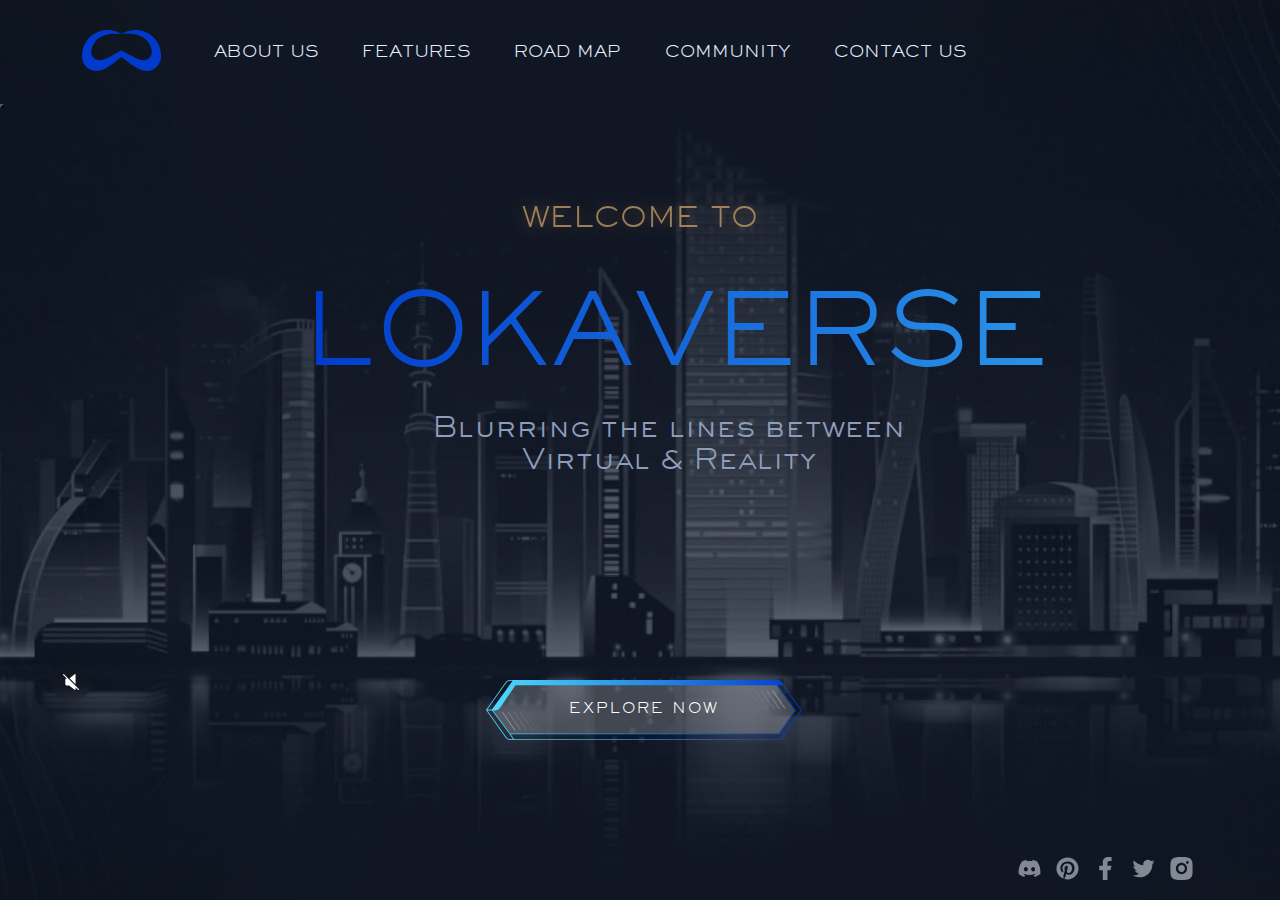
==== index.html @ a78525d8 "anchor tags and youtube vid" ====
<!DOCTYPE html>
<html>

<head>
    <meta charset="utf-8">
    <meta name="viewport" content="width=device-width, initial-scale=1, shrink-to-fit=no">
    <meta name="description" content="">
    <meta name="viewport" content="width=device-width, initial-scale=1">
    <title>Lokaverse</title>
    <link rel="apple-touch-icon" sizes="180x180" href="img/apple-touch-icon.png">
    <link rel="shortcut icon" type="image/x-icon" href="img/favicon.ico">
    <link rel="stylesheet" href="css/bootstrap.css">
    <link rel="stylesheet" href="css/font-awesome.css">
    <link rel="stylesheet" href="css/style.css">
    <link rel="stylesheet" href="css/responsive.css">
</head>

<body>


    <div class="home-main">
        <header>
            <div class="header">
                <div class="menu_header">
                    <div class="container">
                        <nav class="navbar navbar-expand-lg">
                            <button class="navbar-toggler collapsed" type="button" data-bs-toggle="collapse"
                                data-bs-target="#navbarSupportedContent" aria-controls="navbarSupportedContent"
                                aria-expanded="false" aria-label="Toggle navigation">
                                <div class="toggle position-relative">
                                    <div class="line top position-absolute"></div>
                                    <div class="line middle cross1 position-absolute"></div>
                                    <div class="line middle cross2 position-absolute"></div>
                                    <div class="line bottom position-absolute"></div>
                                </div>
                            </button>
                            <a class="navbar-brand" href="./">
                                <img alt="logo" src="img/logo.png">
                            </a>
                            <div class="collapse navbar-collapse" id="navbarSupportedContent">
                                <ul class="navbar-nav  ml-auto menu-links">
                                    <li class="nav-item"><a class="nav-link" href="#">About us</a></li>
                                    <li class="nav-item"><a class="nav-link" href="/home.html#features">Features</a>
                                    </li>
                                    <li class="nav-item"><a class="nav-link" href="/home.html#roadmap">Road map</a></li>
                                    <li class="nav-item"><a class="nav-link" href="/home.html#community">Community</a>
                                    </li>
                                    <li class="nav-item"><a class="nav-link" href="/contact.html">Contact us</a></li>
                                </ul>
                                <!-- <ul class="navbar-nav ms-auto menu-links">
                                                <li class="nav-item LoginItem"><a class="nav-link" href="#">Log In</a></li>	
                                            </ul> -->
                                <div class="footer_social MobileShow">
                                    <a href="#" class="facebook-icon"><img src="img/discord.svg" alt="icon"></a>
                                    <a href="#" class="facebook-icon"><img src="img/pinterest.svg" alt="icon"></a>
                                    <a href="#" class="facebook-icon"><img src="img/facebook.svg" alt="icon"></a>
                                    <a href="#" class="twitter-icon"><img src="img/twitter.svg" alt="icon"></a>
                                    <a href="#" class="instagram-icon"><img src="img/instagram.svg" alt="icon"></a>
                                </div>
                            </div>
                            <!-- <a class="MObileShow" href="#">Log In</a> -->
                        </nav>
                    </div>
                </div>
            </div>
        </header>
    </div>
    <section class="BannerSection BannerHomeSection">
        <div class="VideoBxHide">
            <div class="VideoBx">
                <!-- <video id="sub_vimeo_iframe04" autoplay muted id="myVideo" width="500" height="300">
                    <source src="https://www.youtube.com/embed/uYPbbksJxIg" type="video/mp4">
                    <source src="img/videoplayback.mp4" type="video/ogg">Your browser does not support HTML5 video.
                </video> -->
                <iframe id="sub_vimeo_iframe04" allow="autoplay" frameborder="0" width="560" height="315"
                    src="https://www.youtube.com/embed/uYPbbksJxIg?autoplay=1&mute=1&controls=0&loop=1&playlist=uYPbbksJxIg&enablejsapi=1"></iframe>

                <!--                                     <iframe id="sub_vimeo_iframe04" width="560" height="315" src="https://www.youtube.com/embed/kHk-Zh_4W7c?mute=1&autoplay=1;controls=0&amp;start=80" title="YouTube video player" frameborder="0" allow="accelerometer; autoplay; clipboard-write; encrypted-media; gyroscope; picture-in-picture; web-share" allowfullscreen></iframe>-->
                <!-- <iframe id="sub_vimeo_iframe04" src="https://player.vimeo.com/video/796182984?h=d7b437822d&amp;background=1&amp;"  ></iframe> -->

            </div>

            <!-- <div id="sound_on_btn2" class="main_vi_btn2 main_vi_btn1 active ">
                <img src="img/sound_off_icon.svg">
            </div>
            <div id="sound_off_btn2" class="main_vi_btn2 main_vi_btn3 active ">
                <lottie-player id="sound_off_lottie"
                    src="https://lottie.host/1dab3611-fb4a-46e9-8165-ca4d590f604d/iPtAgh4rHk.json"
                    background="transparent" speed="1.5" loop="" autoplay=""></lottie-player>
            </div> -->

        </div>
        <div class="sound-btn-container">
            <div class="btn-wrapper">
                <button id="sound_btn">

                    <div id="sound_on_btn2" class="main_vi_btn2 main_vi_btn1 active ">
                        <img src="img/sound_off_icon.svg">
                    </div>
                    <div id="sound_off_btn2" class="main_vi_btn2 main_vi_btn3 active ">
                        <lottie-player id="sound_off_lottie"
                            src="https://lottie.host/1dab3611-fb4a-46e9-8165-ca4d590f604d/iPtAgh4rHk.json"
                            background="transparent" speed="1.5" loop="" autoplay=""></lottie-player>
                    </div>
                </button>

            </div>
        </div>
        <div class="bammer-txt">
            <div class="VideoBxMain">

                <div class="VideoBannerTxt">

                    <div class="container">
                        <div class="home-banner-txt">
                            <h3>Welcome to</h3>
                            <h1><span>LOKAVERSE</span></h1>
                            <p>Blurring the lines between Virtual & Reality</p>
                            <div class="default-btn-wrapper">
                                <a class="btn btn-primary btn-default" href="home.html"><span>Explore
                                        now</span></a>
                            </div>

                            <div class="HomeBu">

                                <div class="BannerSocial d-none d-lg-block">
                                    <a href="#" class="facebook-icon"><img src="img/discord.svg" alt="icon"></a>
                                    <a href="#" class="facebook-icon"><img src="img/pinterest.svg" alt="icon"></a>
                                    <a href="#" class="facebook-icon"><img height="23" src="img/facebook.svg"
                                            alt="icon"></a>
                                    <a href="#" class="facebook-icon"><img src="img/twitter.svg" alt="icon"></a>
                                    <a href="#" class="facebook-icon"><img src="img/instagram.svg" alt="icon"></a>
                                </div>
                            </div>
                        </div>
                    </div>
                </div>
            </div>

        </div>
    </section>
    <script src="js/jquery-1.12.4.min.js"></script>
    <script src="js/bootstrap.bundle.js"></script>
    <script src="js/popper.min.js"></script>
    <script src="js/lottie-player.js"></script>
    <script src="https://www.youtube.com/iframe_api"></script>
    <script>
        // assets loader
        var downloadingImage = new Image();
        downloadingImage.onload = function () {
            console.log("loaded hover image")
        };
        downloadingImage.src = "../img/button-img-hover.svg";
    </script>
    <script>
        var player
        function onYouTubeIframeAPIReady() {
            console.log("hello")

            player = new YT.Player('sub_vimeo_iframe04', {
                events: {
                    'onReady': onPlayerReady,
                    'onStateChange': onPlayerStateChange
                }
            });
        }
        function onPlayerStateChange() {
            console.log("my state changed");
        }
        function onPlayerReady() {
            console.log("hey Im ready");
            //do whatever you want here. Like, player.playVideo();
        }

        document.getElementById("sound_btn").addEventListener('click', function (event) {
            console.log("mute");

            if (player.isMuted()) {
                player?.unMute();
                // $("#sound_on_btn2").hide();
                // $("#sound_off_btn2").show();
            } else {
                player?.mute();
            }
        });
    </script>
    <script>
        jQuery(document).ready(function ($) {
            vimeo_play_and_stop();

            function vimeo_play_and_stop() {



                $("#sound_on_btn2").click(function () {



                    $("#sound_on_btn2").hide();
                    $("#sound_off_btn2").show();

                });

                $("#sound_off_btn2").click(function () {



                    $("#sound_on_btn2").show();
                    $("#sound_off_btn2").hide();
                });
            }

        });

    </script>
    <script>
        //header animation on load
        $(document).ready(function () {

            setTimeout(function () {
                $(".VideoBannerTxt").addClass("VideoBannerTxtActive");
            }, 3000);


        });
    </script>
    <script>
        //header animation on load
        $(document).ready(function () {

            setTimeout(function () {
                $(".VideoBxHide").addClass("VideoBxShow");
            }, 3000);


        });
    </script>
    <script>


        $("#sub_vimeo_iframe04").prop('muted', true);

        $(".main_vi_btn2").click(function () {
            if ($("#sub_vimeo_iframe04").prop('muted')) {
                $("#sub_vimeo_iframe04").prop('muted', false);
            } else {
                $("#sub_vimeo_iframe04").prop('muted', true);
            }
        });
    </script>
    <script>
        $(".main_vi_btn1").click(function () {
            $(".VideoBxHide").addClass("intro");
        });
    </script>
    <script>
        $(".main_vi_btn3").click(function () {
            $(".VideoBxHide").removeClass("intro");
        });
    </script>
</body>

</html>
---- css/style.css ----
@charset "UTF-8";

body {
	font-family: 'sackers_gothic_light_atRg';
	font-weight: 400;
	font-style: normal;
	font-size: 14px;
	width: 100%;
	overflow-x: hidden;
	background-color: #101826;
}

img {
	max-width: 100%;
}

li {
	list-style: none;
}

a:hover {
	text-decoration: none !important;
}

p:hover {
	text-decoration: none !important;
}

h1,
h2,
h3,
h4,
h5,
h6,
ol,
li,
ul,
a,
img,
p,
span,
strong {
	padding: 0px;
	margin: 0px;
}

a:hover,
a:focus {
	outline: none;
	text-decoration: none
}

* {
	padding: 0;
	margin: 0;
	box-sizing: border-box
}

section {
	float: left;
	width: 100%
}

@font-face {
	font-family: 'sackers_gothic_light_atRg';
	src: url('../fonts/sackers_gothic_light_at_regular-webfont.woff2') format('woff2'),
		url('../fonts/sackers_gothic_light_at_regular-webfont.woff') format('woff');
	font-weight: normal;
	font-style: normal;

}

@font-face {
	font-family: 'sackers_gothic_light_atRg';
	src: url('../fonts/sackers_gothic_light_at_regular-webfont.woff2') format('woff2'),
		url('../fonts/sackers_gothic_light_at_regular-webfont.woff') format('woff');
	font-weight: normal;
	font-style: normal;

}

@font-face {
	font-family: 'sackers_gothic_light_atRg';
	src: url('../fonts/sackers_gothic_light_at_regular-webfont.woff2') format('woff2'),
		url('../fonts/sackers_gothic_light_at_regular-webfont.woff') format('woff');
	font-weight: normal;
	font-style: normal;

}

@font-face {
	font-family: 'sackers_gothic_light_atRg';
	src: url('../fonts/sackers_gothic_light_at_regular-webfont.woff2') format('woff2'),
		url('../fonts/sackers_gothic_light_at_regular-webfont.woff') format('woff');
	font-weight: normal;
	font-style: normal;

}

@font-face {
	font-family: 'sackers_gothic_light_atRg';
	src: url('../fonts/sackers_gothic_light_at_regular-webfont.woff2') format('woff2'),
		url('../fonts/sackers_gothic_light_at_regular-webfont.woff') format('woff');
	font-weight: normal;
	font-style: normal;

}

@font-face {
	font-family: 'sackers_gothic_light_atRg';
	src: url('../fonts/sackers_gothic_light_at_regular-webfont.woff2') format('woff2'),
		url('../fonts/sackers_gothic_light_at_regular-webfont.woff') format('woff');
	font-weight: normal;
	font-style: normal;

}

@font-face {
	font-family: 'sackers_gothic_light_atRg';
	src: url('../fonts/sackers_gothic_light_at_regular-webfont.woff2') format('woff2'),
		url('../fonts/sackers_gothic_light_at_regular-webfont.woff') format('woff');
	font-weight: normal;
	font-style: normal;

}

@font-face {
	font-family: 'sackers_gothic_light_atRg';
	src: url('../fonts/sackers_gothic_light_at_regular-webfont.woff2') format('woff2'),
		url('../fonts/sackers_gothic_light_at_regular-webfont.woff') format('woff');
	font-weight: normal;
	font-style: normal;

}

@font-face {
	font-family: 'sackers_gothic_light_atRg';
	src: url('../fonts/sackers_gothic_light_at_regular-webfont.woff2') format('woff2'),
		url('../fonts/sackers_gothic_light_at_regular-webfont.woff') format('woff');
	font-weight: normal;
	font-style: normal;

}

@font-face {
	font-family: 'sackers_gothic_light_atRg';
	src: url('../fonts/sackers_gothic_light_at_regular-webfont.woff2') format('woff2'),
		url('../fonts/sackers_gothic_light_at_regular-webfont.woff') format('woff');
	font-weight: normal;
	font-style: normal;

}

@font-face {
	font-family: 'sackers_gothic_light_atRg';
	src: url('../fonts/sackers_gothic_light_at_regular-webfont.woff2') format('woff2'),
		url('../fonts/sackers_gothic_light_at_regular-webfont.woff') format('woff');
	font-weight: normal;
	font-style: normal;

}

@font-face {
	font-family: 'sackers_gothic_light_atRg';
	src: url('../fonts/sackers_gothic_light_at_regular-webfont.woff2') format('woff2'),
		url('../fonts/sackers_gothic_light_at_regular-webfont.woff') format('woff');
	font-weight: normal;
	font-style: normal;

}

@font-face {
	font-family: 'sackers_gothic_light_atRg';
	src: url('../fonts/sackers_gothic_light_at_regular-webfont.woff2') format('woff2'),
		url('../fonts/sackers_gothic_light_at_regular-webfont.woff') format('woff');
	font-weight: normal;
	font-style: normal;

}

@font-face {
	font-family: 'sackers_gothic_light_atRg';
	src: url('../fonts/sackers_gothic_light_at_regular-webfont.woff2') format('woff2'),
		url('../fonts/sackers_gothic_light_at_regular-webfont.woff') format('woff');
	font-weight: normal;
	font-style: normal;

}

@font-face {
	font-family: 'sackers_gothic_light_atRg';
	src: url('../fonts/sackers_gothic_light_at_regular-webfont.woff2') format('woff2'),
		url('../fonts/sackers_gothic_light_at_regular-webfont.woff') format('woff');
	font-weight: normal;
	font-style: normal;

}

@font-face {
	font-family: 'sackers_gothic_light_atRg';
	src: url('../fonts/sackers_gothic_light_at_regular-webfont.woff2') format('woff2'),
		url('../fonts/sackers_gothic_light_at_regular-webfont.woff') format('woff');
	font-weight: normal;
	font-style: normal;

}

@font-face {
	font-family: 'sackers_gothic_light_atRg';
	src: url('../fonts/sackers_gothic_light_at_regular-webfont.woff2') format('woff2'),
		url('../fonts/sackers_gothic_light_at_regular-webfont.woff') format('woff');
	font-weight: normal;
	font-style: normal;

}

@font-face {
	font-family: 'sackers_gothic_light_atRg';
	src: url('../fonts/sackers_gothic_light_at_regular-webfont.woff2') format('woff2'),
		url('../fonts/sackers_gothic_light_at_regular-webfont.woff') format('woff');
	font-weight: normal;
	font-style: normal;

}

/*.container, .container-lg, .container-md, .container-sm, .container-xl, .container-xxl {max-width: 1170px;}*/
a {
	text-decoration: none;
}

/*------------Header---------------*/
.home-main {
	float: left;
	width: 100%;
	position: relative;
	z-index: 999
}

.menu_header .navbar {
	padding: 0;
	height: 100%;
}

header {
	float: left;
	width: 100%;
	z-index: 999;
}

.header {
	z-index: 999;
}

header .menu_header li {
	display: inline-flex;
	margin-left: 30px;
	position: relative
}

.menu_header .navbar-nav .nav-link {
	color: #E2ECFF;
	font-size: 16px;
	padding: 9px 7px;
	font-weight: normal;
	position: relative;
	text-transform: uppercase;
}

.menu_header .navbar-nav .nav-item .nav-link:hover {
	color: #FFF197
}

.menu_header .navbar-nav .nav-item.active .nav-link {
	color: #FFF197;
}


.menu_header {
	display: inline-block;
	width: 100%;
	padding: 25px 0;
}

.menu_header .container {
	height: 100%;
}

.header-inner .menu_header {
	padding: 15px 0;
}

.show-mobile {
	display: none !important
}

.menu_header .navbar-nav .nav-link.btn-primary {
	color: #2e3332;
	border: none;
	padding: 10px 59px 10px 22px;
	border-radius: 4px;
	background: #ffbb00
}

.menu_header .navbar-nav .nav-link.btn-primary:hover {
	color: #fff;
	border: none;
}

.menu_header .navbar-nav .nav-link.btn-primary i {
	font-size: 21px;
	position: absolute;
	right: 20px;
	top: 11px;
}

.menu_header.fixed-me {
	margin-bottom: 5px;
	position: fixed;
	top: 0;
	z-index: 888;
	width: 100%;
	border-bottom: none !important;
	left: 0;
	box-shadow: 0 0 10px 0 #333;
	border-radius: 0;
	border-color: #fff;
	color: #000;
	background: rgba(0, 0, 2, 0.90);
	padding: 5px 0
}

header .menu_header .mobile_sh {
	display: none
}

.menu_header .navbar-expand-lg .navbar-nav {}

/*---------banner--------------*/
.BannerHomeSection {
	background: url(../img/home-screen.jpg) no-repeat center top;
	background-size: cover;
	padding-bottom: 70px;
	height: 100vh;
	overflow: hidden;
}

.BannerHomeSection .bammer-txt {
	width: 100%;
	display: inline-block;
	padding: 150px 0 0;
	text-align: center;
	position: relative;
	left: 0;
	top: 0;
	height: 100%;
}

.BannerHomeSection .bammer-txt-active .home-banner-txt p,
.BannerHomeSection .bammer-txt-active .home-banner-txt h1,
.BannerHomeSection .bammer-txt-active .home-banner-txt h3 {
	-moz-transition: all 2s ease;
	-o-transition: all 2s ease;
	-webkit-transition: all 2s ease;
	transition: all 2s ease;
}

.BannerHomeSection .bammer-txt-active .home-banner-txt h3 {
	width: 200px;
}

.BannerHomeSection .bammer-txt-active .home-banner-txt h1 {
	width: 50%;
}

.BannerHomeSection .bammer-txt-active .home-banner-txt p {
	width: 480px;
	text-align: left
}



.PlayButton {
	display: inline-block;
	vertical-align: top;
	margin-top: 5px;
	margin-left: 50px;
}

.BannerHomeSection .home-banner-txt {
	text-align: center
}

.LearnMore {
	display: inline-block;
	vertical-align: top;
	margin-top: 50px;
	margin-left: 20px;
}

.LearnMore a {
	font-size: 21px;
	text-transform: uppercase;
	font-family: 'sackers_gothic_light_atRg';
	letter-spacing: 1.47px;
}

.BannerHomeSection .home-banner-txt h3 {
	font-size: 28px;
}

.BannerHomeSection .home-banner-txt h1 {
	font-size: 98px;
	font-family: 'sackers_gothic_light_atRg';
	line-height: 155px;
}

.BannerHomeSection .home-banner-txt p {
	font-size: 28px;
	line-height: 32px;
	padding-bottom: 30px;
	font-family: 'sackers_gothic_light_atRg';
}

.HomeBu {
	display: inline-block;
	width: 100%;
	margin-top: 50px;
	position: absolute;
	right: 0;
	bottom: 0;
}

.ActiveUsers {
	float: left;
	text-align: left
}

.BannerSocial {
	float: right;

	/* margin-top: 28px; */
}

.ActiveUsers i {
	display: inline-block
}

.BannerSocial a {
	display: inline-block;
	width: 23px;
	margin: 0 5px;
}

.facebook-icon-small {
	height: 23px;
}

.ActiveUsers h4 {
	color: #8d9dbb;
	font-family: 'sackers_gothic_light_atRg';
	font-size: 21px;
	text-transform: uppercase;
	letter-spacing: 2px;
	display: inline-block
}

.ActiveUsers h4 span {
	vertical-align: middle;
	font-family: 'sackers_gothic_light_atRg';
	background: linear-gradient(90deg, #003ACC 0%, #4EDDFF 100%);
	-webkit-background-clip: text;
	-webkit-text-fill-color: transparent;
	background-clip: text;
	text-fill-color: transparent;
	text-shadow: 0px 0px 4px rgba(0, 0, 0, 0.26), 0px 0px 93px rgba(0, 58, 204, 0.28), 0px 10px 157px rgba(0, 58, 204, 0.39);
}

.header {
	position: absolute;
	left: 0;
	top: 0;
	width: 100%;
}

.bammer-txt {
	width: 100%;
	display: inline-block;
	padding: 160px 0 0;
	text-align: left;
	position: absolute;
	left: 0;
	top: 0;
}

.home-banner-txt {
	display: inline-block;
	width: 100%;
	text-align: left;
	margin-top: 50px;
	position: relative;
	z-index: 5;
}

.home-banner-txt p {
	font-size: 18px;
	color: #8D9DBB;
	padding-top: 10px;
	font-family: 'sackers_gothic_light_atRg';
}

.home-banner-txt p span {
	color: #E2ECFF;
	font-family: 'sackers_gothic_light_atRg';
}

.home-banner-txt h1 {
	color: #fff;
	font-size: 28px;
	font-family: 'sackers_gothic_light_atRg';
	padding: 16px 0 0;
	text-transform: uppercase;
	line-height: 45px;
	;
}

.LearnMore a,
.JionTxtMoobile h2 span,
.newslatterBx h4 span,
.MetaverseBx h2 span,
.JionTxt h2 span,
.TopHadding h2 span,
.home-banner-txt h1 span {
	background: linear-gradient(to right, #013ccc 0%, #2a93e8 100%);
	-webkit-background-clip: text;
	-webkit-text-fill-color: transparent;
}

.btn-default {
	color: #fff;
	border: none;
	border-radius: 0px;
	font-size: 14px;
	margin-top: 20px;
	padding: 17px 0;
	background: transparent;
	position: relative;
	width: 320px;
	height: 60px;
	text-transform: uppercase;
	font-family: 'sackers_gothic_light_atRg';
	letter-spacing: 2px;
	transition: 0.5s;
}

.btn-default::before {
	background: url(../img/button-img.svg) no-repeat center center;
	width: 320px;
	height: 60px;
	transition: 0.5s;
	position: absolute;
	left: 0;
	top: 0;
	content: "";
	opacity: 1;
}

.btn-default::after {
	background: url(../img/button-img-hover.svg) no-repeat center center;
	width: 320px;
	height: 60px;
	transition: 0.5s;
	position: absolute;
	left: 0;
	top: 0;
	content: "";
	opacity: 0;
}

.btn-default:hover:after {
	opacity: 1;
}

.btn-default:hover::before {
	opacity: 0;
}

.btn-default span {
	display: inline-block;
	transition: 0.5s;
	position: absolute;
	left: 50%;
	/* top: 17px; */
	transform: translate(-50%, 0);
}

.btn-default:hover span {
	left: 60px;
	transform: none;
}


.btn-default:hover {
	background: transparent;
	transition: 0.5s;
	text-align: left;
	/* padding: 17px 0; */
}

.home-banner-txt h3 {
	color: #FFF197;
	font-size: 16px;
	text-transform: uppercase;
	font-family: 'sackers_gothic_light_atRg';
	background: linear-gradient(132.62deg, rgba(255, 241, 151, 0.56) -34.13%, rgba(255, 173, 115, 0.56) 143.14%);
	-webkit-background-clip: text;
	-webkit-text-fill-color: transparent;
	background-clip: text;
	text-fill-color: transparent;
	text-shadow: 0px 0px 8px rgba(249, 116, 62, 0.14), 0px 0px 22px rgba(255, 241, 151, 0.27);
}

.MObileShow {
	display: none;
}



/*.BannerSection .carousel-indicators {bottom: 190px;left: auto;margin-right: 9%; }*/
.BannerSection .carousel-indicators {
	bottom: auto;
	left: auto;
	margin-right: 9%;
	top: 630px;
}

/*.BannerSection .carousel-indicators:before{ content: "04";font-size: 18px;background: linear-gradient(90deg, #003ACC 0%, #4EDDFF 100%);font-family: 'sackers_gothic_light_atRg';
display: inline-block;
margin-top: -12px;
margin-right: 30px;
-webkit-background-clip: text;
-webkit-text-fill-color: transparent;
background-clip: text;
text-fill-color: transparent;

text-shadow: 0px 0px 4px rgba(0, 0, 0, 0.26), 0px 0px 93px rgba(0, 58, 204, 0.28), 0px 10px 157px rgba(0, 58, 204, 0.39);}*/
.BannerSection .carousel-indicators:after {
	content: "04";
	font-size: 18px;
	font-family: 'sackers_gothic_light_atRg';
	display: inline-block;
	margin-top: -12px;
	margin-left: 30px;
	color: #fff
}

.BannerSection .carousel-indicators [data-bs-target] {
	background-color: #828894;
	height: 2px;
	width: 28px;
	border: none;
	text-indent: initial;
}

.BannerSection .carousel-indicators .active {
	opacity: 1;
	background: linear-gradient(90deg, #003ACC 0%, #4EDDFF 100%);
	border: none
}

.Slide4:after {
	content: "04";
}

.Slide3:after {
	content: "03";
}

.Slide2:after {
	content: "02";
}

.Slide1:after {
	content: "01";
}

.Slide5:after {
	content: "05";
}

.Slide5.active:after,
.Slide4.active:after,
.Slide3.active:after,
.Slide2.active:after,
.Slide1.active:after {
	display: block
}

.Slide5:after,
.Slide4:after,
.Slide3:after,
.Slide2:after,
.Slide1:after {

	font-size: 18px;
	background: linear-gradient(90deg, #003ACC 0%, #4EDDFF 100%);
	font-family: 'sackers_gothic_light_atRg';
	display: inline-block;
	margin-top: -12px;
	margin-right: 30px;
	-webkit-background-clip: text;
	-webkit-text-fill-color: transparent;
	background-clip: text;
	text-fill-color: transparent;
	text-shadow: 0px 0px 4px rgba(0, 0, 0, 0.26), 0px 0px 93px rgba(0, 58, 204, 0.28), 0px 10px 157px rgba(0, 58, 204, 0.39);
	position: absolute;
	left: -50px;
	display: none
}

/*.sliderarrow {position: absolute;right: 0;bottom: 190px;width: 270px;margin-right: 9%;text-align: left;}*/
.sliderarrow {
	position: absolute;
	right: 0;
	top: 670px;
	width: 270px;
	margin-right: 9%;
	text-align: left;
}

.sliderarrow .carousel-control-prev {
	position: absolute;
	top: 0;
	bottom: 0;
	z-index: 1;
	display: inline-block;
	align-items: center;
	justify-content: center;
	width: 150px;
	padding: 0;
	color: #fff;
	text-align: left;
	background: none;
	border: 0;
	opacity: 1;
	transition: opacity 0.15s ease;
	font-size: 13px;
	font-family: 'sackers_gothic_light_atRg';
	text-transform: uppercase
}

.sliderarrow .carousel-control-next {
	position: absolute;
	top: 0;
	bottom: 0;
	z-index: 1;
	display: inline-block;
	align-items: center;
	justify-content: center;
	width: 150px;
	padding: 0;
	color: #fff;
	text-align: right;
	background: none;
	border: 0;
	opacity: 1;
	transition: opacity 0.15s ease;
	font-size: 13px;
	font-family: 'sackers_gothic_light_atRg';
	text-transform: uppercase
}

.sliderarrow .carousel-control-next img,
.sliderarrow .carousel-control-prev img {
	filter: grayscale(100%);
}

.sliderarrow .carousel-control-next:hover img,
.sliderarrow .carousel-control-prev:hover img {
	filter: grayscale(0%);
}




.Bannerimages {
	margin-top: 90px;
	position: relative;
	z-index: 99;
}

.Bannerimages img {
	margin-right: 30px;
	border-radius: 15px;
	cursor: pointer
}

.Global-img {
	position: absolute;
	right: -240px;
	bottom: -400px;
}

.Global-img::before {
	content: "";
	position: absolute;
	left: -90px;
	top: -90px;
	width: 130%;
	height: 130%;
	border: 1px #4c4c4c solid;
	border-radius: 50%;
	opacity: 0.5;
}

.Global-img::after {
	content: "";
	position: absolute;
	left: -200px;
	top: -200px;
	width: 150%;
	height: 150%;
	border: 1px #4c4c4c solid;
	border-radius: 50%;
	opacity: 0.5;
}

.Global-img2 {
	position: absolute;
	left: -240px;
	bottom: -470px;
}

.Global-img2::before {
	content: "";
	position: absolute;
	left: -130px;
	top: -90px;
	width: 130%;
	height: 130%;
	border: 1px #4c4c4c solid;
	border-radius: 50%;
	opacity: 0.5;
}

.Global-img2::after {
	content: "";
	position: absolute;
	left: -200px;
	top: -170px;
	width: 150%;
	height: 150%;
	border: 1px #4c4c4c solid;
	border-radius: 50%;
	opacity: 0.5;
}

.Global-img2 .globeimg2 {
	animation: animName2 30s linear infinite;
}

@keyframes animName2 {
	0% {
		transform: rotate(0deg);
	}

	100% {
		transform: rotate(360deg);
	}
}

.Global-img3 .globeimg3,
.Global-img .globeimg3,

.Global-img .globe-img5 {
	animation: animName 30s linear infinite;
}

@keyframes animName {
	0% {
		transform: rotate(360deg);
	}

	100% {
		transform: rotate(0deg);
	}
}

.BannerSection .carousel-item {
	height: 100vh;
}

.BannerSection .carousel-item .banner-img {
	height: 100vh;
}

.BannerSection .carousel-item .ZoomSlider {
	-webkit-transform: scale(100);
	-moz-transform: scale(100);
	-o-transform: scale(100);
	-webkit-transition-duration: 1s;
	-moz-transition-duration: 1s;
	-o-transition-duration: 1s;
}

.BannerSection .carousel-item.active .ZoomSlider {
	-webkit-transform: scale(1);
	-moz-transform: scale(1);
	-o-transform: scale(1);
	-webkit-transition-duration: 1s;
	-moz-transition-duration: 1s;
	-o-transition-duration: 1s;
}

.Global-img3 {
	position: absolute;
	right: -150px;
	top: 130px;
}

.Global-img3::before {
	content: "";
	position: absolute;
	left: -60px;
	top: -60px;
	width: 130%;
	height: 130%;
	border: 1px #4c4c4c solid;
	border-radius: 50%;
	opacity: 0.5;
}

.Global-img3::after {
	content: "";
	position: absolute;
	left: -140px;
	top: -130px;
	width: 170%;
	height: 170%;
	border: 1px #4c4c4c solid;
	border-radius: 50%;
	opacity: 0.5;
}

.BannerLine {
	position: absolute;
	z-index: 99;
	left: 0;
	top: 107%;
	width: 57%;
}

.home-banner-txt .btn-default {
	margin-top: 40px;

}

.home-banner-txt3 {
	position: absolute;
	left: 380px;
	top: -150px;
	z-index: 0;
}

.BannerLine3 {
	width: 260px;
	margin-top: 10px;
	;
}

.home-banner-txt4 {
	position: absolute;
	right: 140px;
	bottom: -70px;
}

.BannerLine4 {
	width: 320px;
	margin-top: 10px;
	position: absolute;
	left: 0;
	bottom: -20px;
}

/*----------------------------*/
.FeaturesSection {
	background: url(../img/FeaturesBg.jpg) no-repeat center top;
	padding: 100px 0 50px;
}

.TopHadding {
	text-align: center;
}

.TopHadding h6 {
	color: #96835f;
	font-size: 16px;
	text-transform: uppercase;
}

.TopHadding h2 {
	color: #fff;
	font-size: 35px;
	text-transform: uppercase;
	font-family: 'sackers_gothic_light_atRg';
	padding-top: 35px;
}

.FeaturesMain {
	margin-top: 80px;
	text-align: center;
}

.FeaturesMain .card {
	background: transparent;
	border: none;
	text-align: left;
	width: 90%;
	display: inline-block;
	margin-bottom: 40px;
}

.FeaturesMain .card .card-body {
	padding: 20px 0;
}

.FeaturesMain .card h5 {
	font-size: 21px;
	color: #8D9DBB;
	text-transform: uppercase;
	font-family: 'sackers_gothic_light_atRg';
	float: left;
}

.FeaturesMain .card .card-body a {
	float: right;
	background: url(../img/right-arrow.svg) no-repeat center top;
	width: 49px;
	height: 49px;
	transition: all 0.5s;
	background-size: 100%;
	filter: grayscale(100%);
}

.FeaturesMain .card .card-body a:hover {
	float: right;
	background: url(../img/right-arrow.svg) no-repeat center top;
	width: 49px;
	height: 49px;
	background-size: 100%;
	filter: grayscale(0%);
}

.FeaturesMain .card .card-body a img {
	display: none;
}

.Featuresimg {
	display: inline-block;
	width: 100%;
	overflow: hidden;
	border-radius: 23px;
	box-shadow: 0px 10px 157px 11px rgba(0, 58, 204, 0.39);
}

.Featuresimg img {
	width: 100%;
}

.TryItSection {
	background: url(../img/tryitbg.jpg) no-repeat center top;
	padding: 200px 0 0;
	background-size: 100%;
}

.TryItSection .TopHadding h2 {
	font-size: 28px;
	font-family: 'sackers_gothic_light_atRg';
	line-height: 47px;
	text-shadow: 0px 0px 4px rgba(0, 0, 0, 0.26), 0px 0px 93px rgba(0, 58, 204, 0.28), 0px 10px 157px rgba(0, 58, 204, 0.39);
}

.StartNauBtn {
	margin-top: 30px;
}

.JionTeamBg {
	background: url(../img/jionteambg.png) no-repeat center top;
	padding: 60px 50px;
	background-size: 100%;
	position: relative;
	display: inline-block;
	width: 100%;
	height: 340px;
	margin-top: 200px;
}

.JionImg {
	position: absolute;
	left: 0;
	bottom: 10px;
	width: 667px;
	display: inline-block;
}

.JionTxt {
	float: right;
}

.JionTxtMoobile h2,
.JionTxt h2 {
	color: #fff;
	font-size: 30px;
	text-transform: uppercase;
	font-family: 'sackers_gothic_light_atRg';
}

.JionTxt p {
	color: #8D9DBB;
	font-size: 18px;
	font-family: 'sackers_gothic_light_atRg';
	padding: 30px 0 10px;
}

a.ReadBtn {
	color: #8D9DBB;
	font-size: 20px;
	text-transform: uppercase;
	margin-left: 30px;
	margin-top: 31px;
	display: inline-block;
	vertical-align: top;
}

a.ReadBtn span {
	padding-right: 10px;
	display: inline-block;
	padding-top: 7px;
}

.ReallifeSection {
	background: url(../img/reallife-bg.png) no-repeat center top;
	padding: 160px 0;
	background-size: cover;
	position: relative;
	display: inline-block;
	width: 100%;
}

.ReallifeSection .TopHadding h2 {
	color: #fff;
	font-size: 35px;
	text-transform: uppercase;
	font-family: 'sackers_gothic_light_atRg';
	padding-top: 25px;
	line-height: 60px;
}

.ServiceMain .card {
	border-radius: 21px;
	background: url(../img/card-img.png) no-repeat center top;
	background-size: 100%;
}

.ServiceMain .card .Featuresimg {
	border-radius: 20px 20px 0 0;
}

.ServiceMain .card h5 {
	font-size: 21px;
	color: #E2ECFF;
	text-transform: uppercase;
	font-family: 'sackers_gothic_light_atRg';
	float: left;
}

.ServiceMain .card p {
	font-size: 18px;
	color: #8D9DBB;
	font-family: 'sackers_gothic_light_atRg';
	float: left;
}

.SerBtn {
	display: inline-block;
	width: 100%;
	padding-top: 30px;
}

span.Vector-icon {
	float: left;
	margin: 10px 0 20px;
}

.SerBtn a {
	color: #8D9DBB;
	font-size: 20px;
	text-transform: uppercase;
	float: right;
	vertical-align: top;
	position: relative
}

a.ReadBtn:before,
.SerBtn a:before {
	content: "";
	float: right;
	background: url(../img/right-arrow.svg) no-repeat center top;
	width: 49px;
	height: 49px;
	transition: all 0.5s;
	background-size: 100%;
	filter: grayscale(100%);
}

a.ReadBtn:hover:before,
.SerBtn a:hover:before {
	float: right;
	background: url(../img/right-arrow.svg) no-repeat center top;
	width: 49px;
	height: 49px;
	background-size: 100%;
	filter: grayscale(0%);
}

a.ReadBtn img,
.SerBtn a img {
	display: none;
}

.SerBtn a span {
	padding-right: 10px;
	padding-top: 4px;
	display: inline-block;
}

.RoadMapMain {
	margin-top: 80px;
}

.RoadMapBx {
	display: inline-block;
	position: relative;
	width: 100%;
	vertical-align: top;
	padding: 12px;
}

.RoadMapBx2 {
	margin-top: 120px;
	padding: 12px;
}

.RoadMapDetails {
	position: absolute;
	left: 0;
	top: 0;
	width: 100%;
	text-align: center;
	padding-top: 50px;
}

.TowMainDiv {
	background: url(../img/roadbg.jpg) no-repeat center top;
	background-size: cover;
	float: left;
	width: 100%;
}

.RoadMapSection {
	padding: 100px 0;
}

.RoadMapDetails h6 {
	font-size: 21px;
	color: #F5F5F5;
	font-family: 'sackers_gothic_light_atRg';
	text-transform: uppercase;
	padding-top: 10px;
}

.RoadMapDetails p {
	font-size: 16px;
	color: #8D9DBB;
	font-family: 'sackers_gothic_light_atRg';
	text-transform: uppercase
}

.RoadMapDetails a {
	font-size: 16px;
	text-transform: uppercase;
	margin-top: 40px;
	display: inline-block;
	background: linear-gradient(90deg, #003ACC 0%, #4EDDFF 100%);
	-webkit-background-clip: text;
	-webkit-text-fill-color: transparent;
	background-clip: text;
	text-fill-color: transparent;
}

.RoadMapDetails h3 {
	font-size: 21px;
	color: #E2ECFF;
	font-family: 'sackers_gothic_light_atRg';
	text-transform: uppercase;
	text-shadow: 0px 0px 26.6791px rgba(255, 255, 255, 0.29);
	margin-top: 20px;
}

.RoadMapSection .TopHadding p {
	color: #8D9DBB;
	font-size: 18px;
	font-family: 'sackers_gothic_light_atRg';
	padding-top: 30px;
}

.JoinUsers {
	display: inline-block;
	width: 100%;
	position: relative;
	height: 100%
}

.JoinUsersImg {
	position: absolute;
}

.JoinUsersImg1 {
	left: 58%;
	top: 0;
}

.JoinUsersImg2 {
	left: 0;
	top: 160px;
}

.JoinUsersImg3 {
	right: 20px;
	top: 180px;
}

.JoinUsersImg4 {
	left: 36%;
	bottom: -30px;
}

.JoinUsersImg5 {
	left: 29%;
	top: 0;
}

.JoinUsersImg6 {
	right: 0;
	top: 160px;
}

.JoinUsersImg7 {
	left: 20px;
	top: 180px;
}

.JoinUsersImg8 {
	left: 36%;
	bottom: -30px;
}

.RoadMapSection .TopHadding h2 {
	line-height: 55px;
}

.RoadMapSection .TopHadding h4 {
	margin: 50px 0;
	color: #8d9dbb;
	font-family: 'sackers_gothic_light_atRg';
	font-size: 28px;
	text-transform: uppercase;
	letter-spacing: 2px;
}

.RoadMapSection .TopHadding h4 span {
	font-family: 'sackers_gothic_light_atRg';
	background: linear-gradient(90deg, #003ACC 0%, #4EDDFF 100%);
	-webkit-background-clip: text;
	-webkit-text-fill-color: transparent;
	background-clip: text;
	text-fill-color: transparent;
	text-shadow: 0px 0px 4px rgba(0, 0, 0, 0.26), 0px 0px 93px rgba(0, 58, 204, 0.28), 0px 10px 157px rgba(0, 58, 204, 0.39);
}

.PartnersInvestors {
	display: inline-block;
	width: 100%;
	text-align: center;
	margin-top: 80px;
}

.PartnersInvestorsBx {
	display: inline-block;
}

.PartnersInvestorsimg {
	display: block;
	margin: 13px;
}

.PartnersInvestorsSection {
	display: inline-block;
	width: 100%;
	text-align: center;
	padding-top: 150px;
}

.PartnersInvestorsSection h3 {
	color: #8D9DBB;
	font-size: 28px;
	text-transform: uppercase;
	font-family: 'sackers_gothic_light_atRg';
}

.MetaverseSection {
	padding: 0px 0;
}

.MetaverseBx {
	padding-top: 170px;
}

.Pngegg {
	margin-top: -100px;
}

.MetaverseBx h2 {
	color: #fff;
	font-size: 28px;
	text-transform: uppercase;
	font-family: 'sackers_gothic_light_atRg';
	padding-top: 35px;
	line-height: 60px;
}

.MetaverseBx h2 span {
	font-size: 50px;
}

.ReallifeMain {
	margin-top: 100px;
	text-align: center;
}

.Reallifedetail {
	display: inline-block;
	width: 100%;
	position: relative;
	margin-top: 90px;
	text-align: left;
	z-index: 9;
}

.Reallifedetail h4 {
	color: #E2ECFF;
	font-size: 22px;
	font-family: 'sackers_gothic_light_atRg';
	text-transform: uppercase;
	letter-spacing: 0.1em;
	line-height: 40px;
}

.Reallifedetail p {
	color: #8D9DBB;
	font-size: 16px;
	font-family: 'sackers_gothic_light_atRg';
	letter-spacing: 0.07em;
	line-height: 30px;
	padding-top: 15px;
}

.Reallifedetail2 {}

.citysimg img {
	filter: drop-shadow(0px 4px 200px rgba(0, 58, 150, 0.5));
}

.citysimg {
	margin-top: 40px;
}

.line {
	position: absolute;
	width: 450px;
	z-index: 99;
	left: 10px;
	bottom: 0;
}

.line img {
	position: absolute;
	bottom: -25px;
}

.line1 {
	position: absolute;
	left: 0;
	width: 430px;
	bottom: -25px;
	z-index: 99;
}

.line2 {
	position: absolute;
	left: 0;
	width: 460px;
	bottom: -25px;
	z-index: 99;
}

.line3 {
	position: absolute;
	right: 30px;
	width: 430px;
	bottom: -55px;
	z-index: 99;
}

.line4 {
	position: absolute;
	right: 0;
	width: 430px;
	bottom: -25px;
	z-index: 99;
}

.ReallifeMain .btn-default {
	margin-top: 110px;
}

.TreeDiv {
	background: url(../img/treebg.png) no-repeat center -350px;
	background-size: cover;
	display: inline-block;
	width: 100%;
}

.FeaturesMainMobile {
	display: none;
}

/*---------------Footer-------------------*/
/*---------------Footer-------------------*/
.footer {
	display: inline-block;
	width: 100%;
	padding: 0 0;
	position: relative
}

.footer-social {
	float: left;
	width: 100%;
	padding: 40px 0;
	border-bottom: 1px #545454 solid
}

.footer-logo {
	margin-top: 0px;
}

.footer_social {
	float: left;
	padding: 20px 0;
	width: 100%;
}

.footer_social a {
	font-size: 18px;
	color: #fff;
	margin: 0 7px
}

.footer_social a.facebook-icon {
	border-left: none;
	border-right: none;

}



.footer_center .list-unstyled {
	padding-left: 0;
	list-style: none;
}

.footer_center {
	display: inline-block;
	width: 100%;
	padding: 60px 0 30px;
}

.title-widget {
	color: #fff;
	font-size: 24px;
	line-height: 1;
	position: relative;
	margin: 0px 0 9px;
	display: inline-block;
	width: 100%;
}

.title-widget span {
	position: relative;
	display: inline-block;
	width: 100%
}

.widget_nav_menu ul {
	list-style: outside none none;
	padding-left: 0;
	padding-top: 16px;
	text-align: center;
	width: 100%;
	display: inline-block;
}

.footer-logo h2 {
	font-family: 'sackers_gothic_light_atRg';
	font-size: 38px;
	text-align: center;
	letter-spacing: 0.1em;
	text-transform: uppercase;
	margin: 30px 0;
	background: linear-gradient(91.39deg, #003ACC -23.1%, #4EDDFF 128.59%);
	-webkit-background-clip: text;
	-webkit-text-fill-color: transparent;
	background-clip: text;
	text-fill-color: transparent;
	text-shadow: 0px 0px 15px rgba(0, 0, 0, 0.29), 0px 0px 93px rgba(0, 58, 204, 0.28), 0px 10px 157px rgba(0, 58, 204, 0.39);
}

.footer-logo p {
	font-size: 21px;
	font-family: 'sackers_gothic_light_atRg';
	letter-spacing: 0.07em;
	color: #8D9DBB;
}

.footer-logo p strong {
	font-family: 'sackers_gothic_light_atRg';
	color: #fff;
}

.widget_nav_menu ul li {
	position: relative;
	display: inline-block;
	padding: 0 20px
}

.widget_nav_menu ul li a {
	font-size: 14px;
	line-height: 25px;
	color: #E2ECFF;
	font-weight: 400;
	text-decoration: none;
	text-transform: uppercase
}

.widget_nav_menu ul li.active a,
.widget_nav_menu ul li a:hover {
	color: #ff833b;
}

.widget_nav_menu ul li a i {
	margin-right: 20px;
}

.ftdrop3,
.ftdrop2,
.ftdrop1 {
	display: none
}

.footerp {
	display: inline-block;
	width: 100%;
	padding-top: 16px;
}

.footer_logo {
	display: inline-block;
	border-bottom: 1px #3a3a3a solid;
	width: 78%;
	padding-bottom: 40px;
}


.Featuresimg img {
	-webkit-transform: scale(1);
	-moz-transform: scale(1);
	-o-transform: scale(1);
	-webkit-transition-duration: 0.5s;
	-moz-transition-duration: 0.5s;
	-o-transition-duration: 0.5s;
}


.Featuresimg:hover img {
	-webkit-transform: scale(1.12);
	-moz-transform: scale(1.12);
	-o-transform: scale(1.12);
	-webkit-transition-duration: 0.5s;
	-moz-transition-duration: 0.5s;
	-o-transition-duration: 0.5s;
}


.services-bx,
.featured-post img,
.footer_social a i {
	-webkit-transform: scale(1);
	-moz-transform: scale(1);
	-o-transform: scale(1);
	-webkit-transition-duration: 0.5s;
	-moz-transition-duration: 0.5s;
	-o-transition-duration: 0.5s;
}

.newslatterBx {
	display: inline-block;
	text-align: center;
	padding: 40px 0;
	width: 100%
}

.newslatterBx h4 {
	color: #E2ECFF;
	font-size: 28px;
	font-family: 'sackers_gothic_light_atRg';
	text-transform: uppercase;
	letter-spacing: 0.1em;
}

.newslatterBx h4 span {
	font-family: 'sackers_gothic_light_atRg';
}

.newslatter {
	background: url(../img/newsletter-bg.svg) no-repeat center top;
	background-size: 100%;
	display: inline-block;
	width: 535px;
	height: 72px;
	margin-top: 30px;
}

.newslatter-input {
	float: left;
	width: 64%;
}

.newslatter-input .form-control {
	background: transparent;
	border: none;
	box-shadow: none;
	color: #828894;
	font-size: 20px;
	font-family: 'sackers_gothic_light_atRg';
	padding: 20px 60px;
}

.newslatter-btn {
	float: right;
}

.newslatter-btn a {
	background: url(../img/newsletter-button.svg) no-repeat center top;
	background-size: 100%;
	display: inline-block;
	border: none;
	width: 192px;
	height: 72px;
	color: #fff;
	font-family: 'sackers_gothic_light_atRg';
	text-transform: uppercase;
	font-size: 19px;
	padding: 19px;
}

.newslatter-btn a:hover {
	background: url(../img/newsletter-button.svg) no-repeat center top;
	background-size: 100%;
}

.CopyRightTxt {
	text-align: center;
	color: #8D9DBB;
	font-size: 18px;
	letter-spacing: 0.05em;
	margin-top: 20px
}

/*------------------*/
.ReallifedetailMobile {
	display: none;
}

.MobileShow {
	display: none;
}

.RoadMapSection .footer_social {
	margin-top: 80px;
}

.NewModel .modal-body p {
	font-size: 16px;
	color: #8D9DBB;
	padding-top: 10px;
	font-family: 'sackers_gothic_light_atRg';
}

.NewModel .modal-header {
	padding: 19px 40px;
}

.NewModel .modal-title {
	color: #8D9DBB;
	font-family: 'sackers_gothic_light_atRg';
}

.NewModel .modal-body {
	padding: 20px 40px 40px;
}

.NewModel .modal-header {
	border-bottom-color: #8D9DBB;
}

.NewModel .modal-content {
	position: relative;
	display: flex;
	flex-direction: column;
	width: 100%;
	color: var(--bs-modal-color);
	pointer-events: auto;
	background-color: rgba(16, 23, 36, 0.93);
	background-clip: padding-box;
	/* border: 5px #2a93e8 solid; */
	border-radius: 30px;
	outline: 0;
}

.NewModel .btn-close {
	box-sizing: content-box;
	width: 1em;
	height: 1em;
	padding: 0.25em 0.25em;
	color: #fff;
	border: 0;
	border-radius: 0.375rem;
	opacity: 0.5;
	background: url(../img/cross-icon.svg) no-repeat center top;
}

.VideoBxHide {
	display: none;
	position: absolute;
	left: 0;
	top: 0;
	width: 100%;
	height: 100%;
	overflow: hidden;
}

/*------------------------------*/
.ContactSection {
	padding: 160px 0 70px;
	height: 100%;
	overflow: hidden;
	position: relative;
	background: #131D35;
}

.ContactBxTop {
	margin-top: 40px;
	position: relative;
	min-height: 400px;
	padding-bottom: 60px;
}

.ContactBxTop h3 {
	color: #fff;
	font-size: 26px;
	font-family: 'sackers_gothic_light_atRg';
}

.ContactBxTop h1 {
	color: #fff;
	font-family: 'sackers_gothic_light_atRg';
	font-size: 33px;
	padding-top: 13px;
}

.ContactFormBx {
	padding-top: 60px
}

.ContactFormBx .radio {
	display: inline-block;
	padding-right: 70px;
}

.ContactFormBx .radio label {
	color: #fff;
	font-family: 'sackers_gothic_light_atRg';
	font-size: 22px;
}

.ContactFormBx .radio label span {
	opacity: 0.5
}

.ContactFormBx .radio input[type=checkbox],
.ContactFormBx .radio input[type=radio] {
	position: absolute;
	opacity: 0;
}

.ContactFormBx .radio input[type=checkbox]+.radio-label:before,
.ContactFormBx .radio input[type=radio]+.radio-label:before {
	content: "";
	background: url(../img/icon_chkbox.svg) no-repeat center top;
	display: inline-block;
	width: 26px;
	height: 26px;
	position: relative;
	top: 3px;
	margin-right: 1em;
	vertical-align: top;
	cursor: pointer;
	text-align: center;
	transition: all 250ms ease;
}

.ContactFormBx .radio input[type=checkbox]:checked+.radio-label:before,
.ContactFormBx .radio input[type=radio]:checked+.radio-label:before {
	background: url(../img/icon_chkbox_checked.svg) no-repeat center top;

}

.ContactFormBx .radio input[type=checkbox]:focus+.radio-label:before,
.ContactFormBx .radio input[type=radio]:focus+.radio-label:before {
	outline: none;
}

.ContactFormBx .radio input[type=checkbox]+.radio-label:empty:before,
.ContactFormBx .radio input[type=radio]+.radio-label:empty:before {
	margin-right: 0;
}

.button__text {
	position: absolute;
	bottom: 20%;
	right: 0%;
	width: 220px;
}

.button__text button,
.button__text a {
	background: transparent;
	color: #fff;
	border: none;
	width: 100%;
	height: 52px;
	display: inline-block;
	text-align: center;
	border-radius: 0%;
	font-size: 22px;
	line-height: 40px;
	text-transform: uppercase;
	background: url(../img/button-img.svg) no-repeat center center;
	font-family: var(--bs-body-font-family);
}

.ContactVideoBx {
	margin-top: 150px;
	position: relative
}

.VideoBx {
	display: inline-block;
	width: 100%;
	position: relative;
	padding: 56.25% 0 0 0;
	border-radius: 20px;
	overflow: hidden;
}

.VideoBxMain {
	position: relative;
	height: 100%;

}

.VideoBannerTxtActive .VideoBxMain {
	background-color: #000;
}

.VideoBannerTxt .container,
.VideoBannerTxt {
	height: 100%;
}

.sound-btn-container {
	position: absolute;
	top: 0;
	left: 0;
	width: 100%;
	height: 100%;
	display: flex;
	align-items: center;
	overflow: hidden;
	/* background: #000; */
}

.sound-btn-container .btn-wrapper {
	aspect-ratio: 16/9;
	width: 100%;

	/* background-color: #2a93e8; */
	position: relative;
}


.main_vi_btn2 {

	position: absolute;
	left: 4%;
	bottom: 15%;
	width: 40px;
	height: 40px;
	border-radius: 50px;
	/* border: 1px solid gray; */
	background-color: rgba(25, 25, 25, 0.2);
	backdrop-filter: blur(5px);
	cursor: pointer;
	transition: all 0.8s ease-out;
	z-index: 1100;
}

.main_vi_btn2:hover {
	background: rgba(255, 255, 255, 0.2);
}

.main_vi_btn2 img {
	position: absolute;
	top: 50%;
	left: 50%;
	transform: translate(-50%, -50%);
	width: 1rem;
	z-index: 2100;
}

.main_vi_btn2.active {
	opacity: 1;
	transition: opacity 0.6s ease-out 0.8s;
}

#sub_vimeo_iframe04 {
	position: absolute;
	top: 0;
	left: -1%;
	width: 102%;
	height: 100%
}

.AddressBx {
	font-size: 20px;
	font-weight: 400;
	color: #ddd;
	padding-bottom: 12px;
	word-break: keep-all;
}

.AddressBxMain {
	padding: 0 0 0 30px;
}

.ContactFormFill {
	width: 70%
}

.ContactFormFill .form-control {
	background: transparent;
	border: none;
	border-radius: 0;
	padding: 10px 0;
	color: #fff;
	border-bottom: 1px solid #505050;
	box-shadow: none
}

.ContactFormFill label {
	color: #fff;
	font-size: 17px;
	padding-left: 0;
}

.ContactFormFill .form-floating>.form-control:focus~label,
.ContactFormFill .form-floating>.form-control:not(:placeholder-shown)~label,
.ContactFormFill .form-floating>.form-control-plaintext~label,
.ContactFormFill .form-floating>.form-select~label {
	opacity: 0.65;
	transform: scale(1) translateY(-1.5rem) translateX(0.15rem);
}

#employer-post-new-job .res-form-two,
#employer-post-new-job .res-form-three,
#employer-post-new-job .res-form-four {
	left: 150%;
}

#employer-post-new-job .res-step-form {
	position: absolute;
	width: 100%
}

#employer-post-new-job {
	position: relative;
	min-height: 400px;
}

.ContactFormFill textarea.form-control {
	resize: none;
	height: 150px
}

/*.ContactSection::before {
	position: absolute;
	left: 0;
	top: 0;
	content: "";
	background: rgba(0,0,0,0.8);
	width: 100%;
	height: 100%;
}*/
.ContactBxTop .res-btn-gray {
	background: transparent;
	border: none;
	font-size: 20px;
	font-weight: 700;
	color: #fff;
	margin-bottom: 50px;

	display: block;
	text-transform: uppercase;
}

.ContactBxTop .res-btn-gray img {
	margin-right: 10px;
}

.ContactFormBx .CheckboxBtn {
	padding-right: 0;
}

.BannerSection .VideoBx {
	display: flex;
	border-radius: 0;
	height: 100%;
	background: #000;
}

.BannerSection {
	overflow: hidden;
}

.BannerSection #sub_vimeo_iframe04 {
	position: absolute;
	/* top: -38%; */
	left: 0%;
	/* width: 108%; */
	height: 100vh;
	opacity: 0.5;

}

.VideoBannerTxt h1 {
	font-size: 98px;
	font-family: 'sackers_gothic_light_atRg';
	line-height: 155px;
	position: absolute;
	left: 20%;
}

.BannerHomeSection .VideoBannerTxt p {
	color: #8D9DBB;
	padding-top: 10px;
	position: absolute;
	left: 28%;
	top: 200px;
	font-size: 28px;
	font-family: 'sackers_gothic_light_atRg';
	width: 550px;
}

.VideoBannerTxt .home-banner-txt {
	text-align: center;
	height: 100%;
}

.VideoBannerTxt .home-banner-txt,
.BannerHomeSection .home-banner-txt h3,
.VideoBannerTxt,
.VideoBannerTxt p,
.VideoBannerTxt h1 {
	-moz-transition: all 2s ease;
	-o-transition: all 2s ease;
	-webkit-transition: all 2s ease;
	transition: all 2s ease;
}

.VideoBannerTxtActive {
	padding-top: 0;
}

.BannerHomeSection .VideoBannerTxtActive h1 {

	width: 100%;
	left: 0;
	text-align: center;
	font-size: 70px;
	top: -50px;
}

.BannerHomeSection .VideoBannerTxtActive p {
	left: 0;
	font-size: 18px;
	width: 100%;
	top: 80px;
}


.VideoBannerTxt .home-banner-txt .btn-default {
	margin-top: 40px;
	position: absolute;
	left: 36%;
	bottom: 140px;
	z-index: 1200;
	-moz-transition: all 2s ease;
	-o-transition: all 2s ease;
	-webkit-transition: all 2s ease;
	transition: all 2s ease;
}

.VideoBannerTxtActive .home-banner-txt .btn-default {
	bottom: -15px;
	position: absolute;
	z-index: 999 !important;
}

.BannerHomeSection .VideoBannerTxtActive .home-banner-txt h3 {
	font-size: 28px;
	opacity: 0;
	;
}

.BannerHomeSection .VideoBannerTxtActive .home-banner-txt {
	margin-top: 0;
}

.VideoBxShow {
	display: block;
}


.main_vi_btn3 {
	display: none
}

.intro .main_vi_btn3 {
	display: block
}

.intro .main_vi_btn1 {
	display: none
}

#sound_off_lottie {
	width: 25px;
	height: 25px;
	position: absolute;
	top: 50%;
	left: 50%;
	transform: translate(-50%, -50%);
}

/**----------------------------*/
#toTop {
	position: fixed;
	display: none;
	bottom: 30px;
	right: 10px;
	animation: bounce 2s infinite;
	-webkit-animation: bounce 2s infinite;
	-moz-animation: bounce 2s infinite;
	-o-animation: bounce 2s infinite;
	cursor: pointer;
	z-index: 9999;
	width: 50px;
	padding: 5px;
	height: 50px;
	line-height: 33px;
	text-align: center
}
---- css/responsive.css ----
@media only screen and (max-width:1300px) {}

@media only screen and (max-width:1250px) {}

@media only screen and (max-width:1100px) {}

@media only screen and (max-width:992px) {

	.menu_header {
		display: inline-block;
		width: 100%;
	}

	.menu_header .col-lg-12,
	.menu_header .row {
		padding: 0;
		margin: 0;
		width: 100%;
		max-width: 100%;
	}

	.container,
	.container-lg,
	.container-md,
	.container-sm,
	.container-xl,
	.container-xxl {
		max-width: 720px;
	}

	.bammer-txt {
		padding-top: 30px
	}

	.banner-div h1 {
		font-size: 37px;
	}

	.banner-div h2 {
		font-size: 34px;
	}

	.banner-div p {
		font-size: 16px;
		padding-top: 4px;
	}

	.banner-div .btn-primary {
		font-size: 15px;
		padding: 10px 20px;
		margin-top: 10px;
	}

	.btn-wrapper {
		z-index: 999;
	}

	.menu_header.fixed-me {
		padding: 10px 0;
	}

	.nav-tabs-ourmenu .nav-link {
		margin: 0 1%;
	}

	.menu_header .navbar-collapse {
		float: right;
		left: auto;
		margin: 0;
		position: fixed;
		width: 300px;
		background: #000;
		border-top: none;
		z-index: 99;
		height: 100%;
		right: -550px;
		top: 0;
		transition: right linear 0.1s;
		padding: 50px 10px;
	}

	.menu_header .navbar-collapse.show {
		right: 0px;
		transition: right linear 0.1s;
	}

	.menu_header .navbar-nav .nav-link {
		padding: 8px 0px;
		color: #fff;
	}

	.menu_header .navbar-toggler.collapsed {
		padding: 0;
		border: 0;
		margin-right: 20px;
		position: absolute;
		left: 20px;
		top: 20px;
		z-index: 9999;
		width: auto;
		background: transparent;
	}

	.menu_header .navbar-toggler {
		padding: 0;
		border: 0;
		margin-right: 20px;
		position: fixed;
		left: 20px;
		top: 20px;
		z-index: 9999;
		width: 100%;
		padding: 0;
		text-align: left;

	}

	.menu_header .navbar-toggler:focus {
		outline: none;
		box-shadow: none
	}

	.menu_header .navbar-toggler .toggle {
		width: 30px;
		height: 30px;
		display: inline-block
	}

	.menu_header .navbar-toggler .toggle .line {
		width: 30px;
		height: 2px;
		border-radius: 99px;
		background: #fec982;
		transition: 0.2s;
		left: 0
	}

	.menu_header .navbar-toggler .toggle .line.top {
		opacity: 0;
		top: 5px;
	}

	.menu_header .navbar-toggler .toggle .line.middle {
		top: 14px;
	}

	.menu_header .navbar-toggler .toggle .line.bottom {
		opacity: 0;
		bottom: 5px;
	}

	.menu_header .navbar-toggler .toggle .line.cross1 {
		-webkit-transform: rotate(45deg);
		transform: rotate(45deg);
	}

	.menu_header .navbar-toggler .toggle .line.cross2 {
		-webkit-transform: rotate(-45deg);
		transform: rotate(-45deg);
	}

	.menu_header .navbar-toggler.collapsed .toggle .line.top {
		opacity: 1;
		width: 18px;
		left: auto;
		right: 0
	}

	.menu_header .navbar-toggler.collapsed .toggle .line.cross1 {
		-webkit-transform: rotate(0deg);
		transform: rotate(0deg);
	}

	.menu_header .navbar-toggler.collapsed .toggle .line.cross2 {
		-webkit-transform: rotate(0deg);
		transform: rotate(0deg);
	}

	.menu_header .navbar-toggler.collapsed .toggle .line.bottom {
		opacity: 1;
		width: 18px;
	}

	.menu_header .navbar-nav .nav-item:hover,
	.menu_header .navbar-nav .nav-item.active {
		background: transparent;
		border-radius: 0px;
	}

	.menu_header .navbar-nav .nav-item.active .nav-link::before,
	.menu_header .navbar-nav .nav-item .nav-link:hover::before {
		display: none
	}

	.navbar-brand {
		margin-top: 13px;
		width: 100%;
		text-align: center;
	}

	.home-banner-txt h1 {
		font-size: 15px;
		line-height: 31px;
	}

	.home-banner-txt p {
		font-size: 14px;
	}

	.sliderarrow {
		display: none;
	}



}

@media only screen and (max-width:767px) {


	.container {
		max-width: 100%;
	}

	.menu_header {
		display: inline-block;
		width: 100%;
		padding: 0
	}

	.menu_header .col-lg-12,
	.menu_header .row,
	.menu_header .container {
		padding: 0;
		margin: 0
	}

	.menu_header .navbar-collapse {
		float: right;
		left: auto;
		margin: 0;
		position: fixed;
		width: 100%;
		background: rgba(16, 23, 36, 0.99);
		border-top: none;
		z-index: 99;
		height: 100%;
		right: -550px;
		top: 0;
		transition: right linear 0.1s;
		padding: 90px 10px 40px;
		background: url(../img/menu-background.svg) no-repeat left top;
		background-size: cover;
	}

	.menu_header .navbar-brand {
		margin-top: 13px;
		width: 100%;
		text-align: center;
	}

	.TopHadding h2 {
		font-size: 21px;
		padding-top: 25px;
	}

	.TryItSection .TopHadding h2 {
		font-size: 16px;
		line-height: 30px;
	}



	.TryItSection .TopHadding h2 br {
		display: none;
	}

	.TryItSection {
		background-size: cover;
		padding: 70px 0 0;
	}

	.ServiceMain .card {
		background-size: cover;
		margin-bottom: 30px;
	}

	.RoadMapSection {
		background-size: cover;
		padding: 50px 0;
	}

	.RoadMapSection .TopHadding h2 {
		line-height: 36px;
		font-size: 21px;
	}

	.RoadMapSection .TopHadding p {
		font-size: 14px;
	}

	.RoadMapBx2 {
		margin-top: 60px;
	}

	.MObileShow {
		display: inline-block;
		color: #E2ECFF;
		font-size: 16px;
		padding: 9px 7px;
		font-weight: normal;
		position: relative;
		text-transform: uppercase;
		position: absolute;
		right: 12px;
		top: 11px;
	}

	.FeaturesMainDesktop {
		display: none;
	}

	.FeaturesMainMobile {
		display: inline-block;
		width: 100%;
		height: 330px;
		overflow: hidden;
	}

	.Featuresimg {
		box-shadow: 0px 10px 40px 5px rgba(0, 58, 204, 0.39);
	}

	.FeaturesMain .card h5 {
		font-size: 18px;
	}

	.FeaturesMain .card a {
		width: 36px;
		height: 36px;
		background-size: 100%;
	}

	.JionTeamBg {
		padding: 0;
		background-size: cover;
		margin-top: 200px;
		background-position: right top;
		height: 200px;
		box-shadow: 0px 3.32416px 13.2966px rgba(0, 58, 204, 0.14), 0px 4.15519px 65.2365px 4.57071px rgba(0, 58, 204, 0.2);
		margin-bottom: 40px;
	}

	.JionTxt {
		display: none;
	}

	.JionImg {
		position: absolute;
		left: -190px;
		bottom: 1px;
		width: 580px;
		display: inline-block;
	}

	.newslatter {
		background: url(../img/newsletter-bg.svg) no-repeat center top;
		background-size: 100%;
		display: inline-block;
		width: 100%;
		height: 72px;
		margin-top: 30px;
	}

	.JionTxtMoobile {
		position: absolute;
		right: 0;
		top: -120px;
	}

	.JionTxtMoobile h2 {
		font-size: 21px;
		line-height: 37px;
	}

	.JionTxtMoobile2 p {
		color: #8D9DBB;
		font-size: 14px;
		font-family: 'sackers_gothic_light_atRg';
		padding: 0px;
	}

	.JionTxtMoobile2 {
		text-align: center;
	}

	.btn-default {
		font-size: 14px;
		margin-top: 30px;
		background: url(../img/button-img.svg) no-repeat center center;
	}


	.btn-default:hover {
		font-size: 14px;
		margin-top: 40px;
		background: url(../img/button-img-hover.svg) no-repeat center center;
		text-align: center;
	}

	.ReadBtn2 {
		background: linear-gradient(90deg, #003ACC 0%, #4EDDFF 100%);
		-webkit-background-clip: text;
		-webkit-text-fill-color: transparent;
		background-clip: text;
		text-fill-color: transparent;
		font-size: 16px;
		text-transform: uppercase;
		margin-top: 20px;
		display: inline-block;
		position: relative;
		margin-bottom: 10px;
	}

	.ReadBtn2::before {
		position: absolute;
		left: 0;
		bottom: -4px;
		content: "";
		width: 100%;
		height: 2px;
		background: #023ecd;
		background: -moz-linear-gradient(left, #023ecd 0%, #4ddbfe 100%);
		background: -webkit-linear-gradient(left, #023ecd 0%, #4ddbfe 100%);
		background: linear-gradient(to right, #023ecd 0%, #4ddbfe 100%);
		filter: progid:DXImageTransform.Microsoft.gradient(startColorstr='#023ecd', endColorstr='#4ddbfe', GradientType=1);
	}

	.ReallifeSection {
		padding: 120px 0;
	}

	.ReallifeSection .TopHadding h2 {
		font-size: 21px;
		padding-top: 15px;
		line-height: 38px;
	}

	.Reallifedetail {
		display: none;
	}

	.ReallifedetailMobile {
		display: inline-block;
		width: 100%;
		margin-top: 50px;
	}

	.MobileHide {
		display: none;
	}

	.Reallifedetailin h4 {
		color: #E2ECFF;
		font-size: 19px;
		font-family: 'sackers_gothic_light_atRg';
		text-transform: uppercase;
		letter-spacing: 0.1em;
		line-height: 40px;
	}

	.Reallifedetailin p {
		color: #8D9DBB;
		font-size: 14px;
		font-family: 'sackers_gothic_light_atRg';
		letter-spacing: 0.07em;
		line-height: 25px;
		padding-top: 0;
	}

	.ReallifeMain .btn-default {
		margin-top: 50px;
	}

	.Reallifedetailin {
		padding-bottom: 30px;
	}

	.JoinUsersImg1 {
		left: 0;
		top: 40px;
		width: 40px;
	}

	.JoinUsersImg2 {
		left: 90px;
		top: -30px;
		width: 50px;
	}

	.JoinUsersImg3 {
		right: auto;
		top: 10px;
		width: 50px;
		left: 59%;
	}

	.JoinUsersImg4 {
		left: 81%;
		bottom: -30px;
		width: 70px;
	}

	.RoadMapSection .TopHadding {
		padding: 70px 0;
	}

	.JoinUsersImg5 {
		left: 18%;
		top: 0;
		width: 60px;
	}

	.JoinUsersImg6 {
		right: auto;
		top: 60px;
		width: 30px;
		left: 47%;
	}

	.JoinUsersImg7 {
		left: 10px;
		top: 100px;
		width: 30px;
	}

	.JoinUsersImg8 {
		left: 72%;
		bottom: -130px;
		width: 70px;
	}

	.Pngegg {
		margin-top: -190px;
	}

	.JoinUsersImg img {
		box-shadow: 0px 0px 10px rgba(249, 116, 62, 0.19), 0px 0px 30px rgba(255, 241, 151, 0.27);
		border-radius: 50%;
	}

	.PartnersInvestors {
		margin-top: 20px;
	}

	.PartnersInvestorsSection h3 {
		font-size: 18px;
	}

	.MetaverseBx {
		padding-top: 20px;
		text-align: center;
	}

	.MetaverseBx h2 {
		font-size: 21px;
	}

	.MetaverseBx h2 span {
		font-size: 36px;
	}

	.MobileShow {
		display: inline-block;
	}

	.MetaverseSection {
		padding: 0px 0;
		text-align: center;
	}

	.footer-logo h2 {
		font-size: 28px;
	}

	.footer-logo .footer-logo img {
		width: 120px;
	}

	.footer_center {
		padding: 140px 0 30px;
	}

	.footer-logo p {
		font-size: 14px;
	}

	.footer-logo p strong {
		font-weight: normal;
	}

	.widget_nav_menu ul li {
		padding: 6px 20px;
		width: 100%;
	}

	.newslatterBx h4 {
		font-size: 18px;
	}

	.newslatterBx h4 span {
		font-family: 'sackers_gothic_light_atRg';
		display: block;
	}

	.newslatter-input .form-control {
		font-size: 14px;
		padding: 15px 40px;
	}

	.newslatter {
		width: 100%;
		height: 52px;
	}

	.newslatter-btn a {
		width: 127px;
		height: 52px;
		font-size: 18px;
		padding: 9px;
	}

	.CopyRightTxt {
		font-size: 14px;
	}

	.TreeDiv,
	.TowMainDiv,
	.TryItSection {
		overflow: hidden;
	}

	.home-banner-txt p {
		font-size: 14px;
		color: #8D9DBB;
		padding-top: 10px;
		font-family: 'sackers_gothic_light_atRg';
		text-align: left;
	}

	.home-banner-txt h1 {
		font-size: 21px;
		line-height: 45px;
		text-align: left;
	}

	.home-banner-txt h3 {
		font-size: 12px;
		text-align: left;
	}

	.sound-btn-container {
		height: 80%;
	}

	.sound-btn-container .btn-wrapper {

		z-index: 100;
	}

	.bammer-txt {
		padding-top: 30px;
		z-index: 1;
		top: auto;
		bottom: 80px;
	}

	.home-banner-txt {
		text-align: center;
		margin-top: 30px;
		z-index: 9;

	}

	.BannerSection {
		background: linear-gradient(269.22deg, #132539 0%, #0F1724 97.26%);
		padding-top: 0px;
	}

	.BannerSection .MobileShow {
		display: block;
	}

	.BannerSection .carousel-indicators::after,
	.BannerSection .carousel-indicators::before {
		display: none;
	}

	.BannerSection .carousel-indicators [data-bs-target] {
		background-color: transparent;
		background-image: url(../img/mobile-nav-button.svg);
		height: 80px;
		width: 80px;
		border: none;
		background-repeat: no-repeat;
		background-size: 100%;
		opacity: 1;
	}

	.BannerSection .carousel-indicators .active {
		background-color: transparent;
		background-image: url(../img/mobile-nav-button-active.svg);
		height: 80px;
		width: 80px;
		border: none;
		background-repeat: no-repeat;
		background-size: 100%;
		opacity: 1;
	}

	.BannerSection .carousel-indicators {
		bottom: auto;
		left: auto;
		margin-right: 0;
		width: 90px;
		display: inline-block;
		top: 40px;
	}

	.Global-img {
		position: absolute;
		right: -200px;
		bottom: -200px;
		width: 490px;
	}

	.Bannerimages {
		margin-top: 140px;
		position: relative;
		z-index: 99;
		display: flex;
		white-space: nowrap;
		overflow-y: auto;
	}

	.bammer-txt2 {
		padding-top: 30px;
		top: 40px;
		bottom: auto;
	}

	.Global-img3 {
		position: absolute;
		right: -80px;
		top: -130px;
		width: 180px;
	}

	.Global-img3::before {
		left: -40px;
		top: -20px;
		opacity: 0.1;
	}

	.Global-img3::after {
		left: -80px;
		top: -50px;
		opacity: 0.1;
	}

	/* .Global-img2 {position: absolute;left: -200px;bottom: -140px;width: 460px;} */
	.Global-img2 {
		position: absolute;
		left: -230px;
		bottom: -260px;
		width: 500px;
	}

	.Global-img2::before {
		left: -80px;
		top: -60px;
		opacity: 0.2;
	}

	.Global-img2::after {
		left: -130px;
		top: -110px;
		opacity: 0.2;
	}

	.BannerHomeSection {
		background-color: #000;
	}

	.BannerHomeSection .home-banner-txt h3 {
		font-size: 21px;
		text-align: center
	}

	.BannerHomeSection .home-banner-txt h1 {
		font-size: 35px;
		line-height: 55px;
		text-align: center;
		position: initial;
	}

	.BannerHomeSection .home-banner-txt p {
		font-size: 21px;
		line-height: 27px;
		text-align: center;
		padding-bottom: 0;
		position: absolute;
		left: 0;
		width: 100%;
	}

	.BannerHomeSection .home-banner-txt p br {
		display: none;
	}

	.VideoBannerTxtActive .home-banner-txt p {
		/* display: none; */
		position: absolute;
		top: 70%;
	}

	.PlayButton {
		margin-top: 55px;
		margin-left: 0;
		width: 100%;
	}

	.LearnMore {
		display: none;
	}

	.ActiveUsers h4 {
		font-size: 11px;
	}

	.ActiveUsers {
		float: left;
		text-align: center;
		width: 100%;
	}

	.ActiveUsers i {
		display: inline-block;
		width: 70px;
	}

	.BannerSocial {
		display: none;
	}

	/* .BannerHomeSection {background: url(../img/home-screen.jpg) no-repeat center top;background-size: cover;padding-bottom: 20px;} */
	.PlusToggleBx {
		position: absolute;
		left: 70px;
		bottom: 190px;
		z-index: 99999;
	}

	.PlusToggleBtn img {
		width: 70px;
	}

	.BoxToggle {
		position: absolute;
		bottom: 28px;
		background: url(../img/popup-mobile.svg) no-repeat center top;
		width: 339px !important;
		height: 350px;
		left: -51px;
		background-size: 100%;
		padding: 50px 30px;
		display: none
	}

	.BoxToggle p {
		color: #8D9DBB;
		font-size: 14px;
		font-family: 'sackers_gothic_light_atRg';
		padding-bottom: 13px;
		line-height: 21px;
	}

	.BoxToggle p span {
		color: #E2ECFF;
		font-family: 'sackers_gothic_light_atRg';
	}

	.PlusToggleBtn {
		position: relative;
		z-index: 99;
	}

	header .menu_header li {
		display: inline-block;
		margin-left: 0;
		position: relative;
		text-align: center;
		margin-top: 15px;
	}

	header .menu_header .footer_social {
		float: left;
		padding: 150px 0 0;
		width: 100%;
		text-align: center;
	}

	.RoadMapBx {
		text-align: center;
	}

	.ContactFormFill {
		width: 100%;
	}

	.button__text {
		position: initial;
		float: right;
		width: 120px;
		height: 120px;
		margin-right: 40px;
	}

	#employer-post-new-job {
		position: relative;
		min-height: 680px;
	}

	.button__text button,
	.button__text a {

		font-size: 24px;
		line-height: 100px;
		text-transform: uppercase;
	}

	.AddressBxMain {
		padding: 30px 0 0 10px;
	}

	.ContactBxTop h1 {
		font-size: 20px;
	}

	.ContactBxTop h3 {
		font-size: 20px;
	}

	.ContactFormBx .CheckboxBtn label {
		font-size: 19px;
	}

	.BannerTxtMobiles .bammer-txt {
		position: initial;
		margin-bottom: 30px;
	}

	.main_vi_btn2 {
		bottom: 20%;
	}

	.BannerSection #sub_vimeo_iframe04 {
		height: 80%;
		top: 0;
	}

	.BannerSection .VideoBx {
		display: flex;
		border-radius: 0;
		background: #000;
		height: 100%;
		overflow: hidden;
	}

	.BannerHomeSection .bammer-txt {
		padding: 50px 0 0;
		max-height: 100vh;
		overflow: hidden;
	}

	.VideoBannerTxt .home-banner-txt .btn-default {
		left: 50%;
		transform: translate(-50%, 0);
	}

	.VideoBannerTxtActive .home-banner-txt .btn-default {
		bottom: 0;
		z-index: 99999 !important;
	}

	.menu_header .navbar-brand img {
		width: 60px;
	}

	.footer {
		background: #101826;
	}

	.home-main {
		z-index: 9999;
	}

	.btn-default::after,
	.btn-default::before {
		display: none;
	}

	.btn-default span {
		display: inline-block;
		transition: 0.5s;
		position: initial;
		left: 0;
		top: 17px;
		transform: none;
	}
}

@media only screen and (max-width:479px) {}

@media only screen and (max-width:390px) {
	.MetaverseBx h2 {
		font-size: 18px;
	}

	.MetaverseBx h2 span {
		font-size: 29px;
	}


}
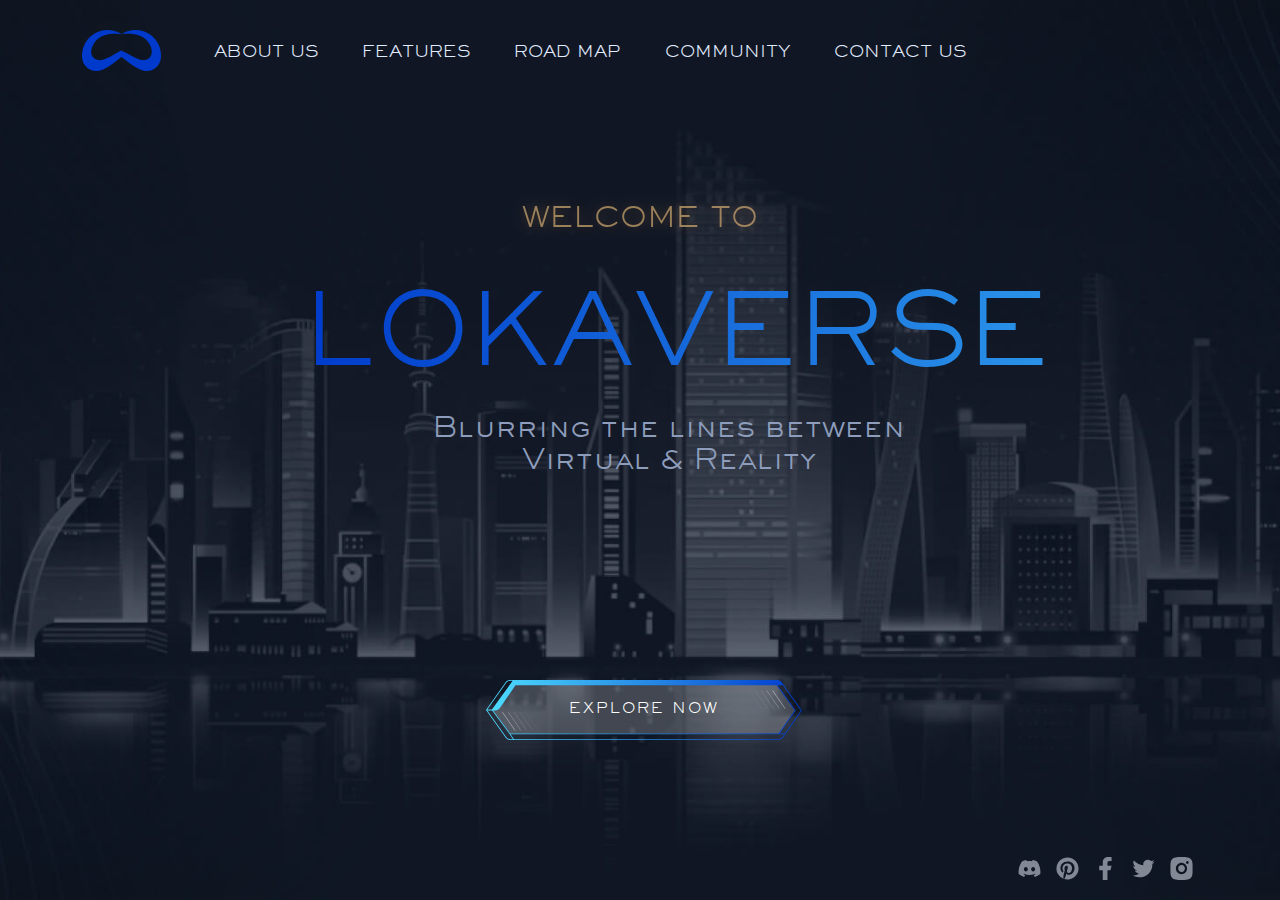
==== commit 4f5a828c: "show and hide video mute btn" ====
--- a/index.html
+++ b/index.html
@@ -220,6 +220,9 @@
             setTimeout(function () {
                 $(".VideoBannerTxt").addClass("VideoBannerTxtActive");
             }, 3000);
+            setTimeout(function () {
+                $(".sound-btn-container").addClass("d-flex");
+            }, 3000);
 
 
         });
--- a/css/style.css
+++ b/css/style.css
@@ -2014,9 +2014,10 @@
 	left: 0;
 	width: 100%;
 	height: 100%;
-	display: flex;
+	display: none;
 	align-items: center;
 	overflow: hidden;
+
 	/* background: #000; */
 }
 
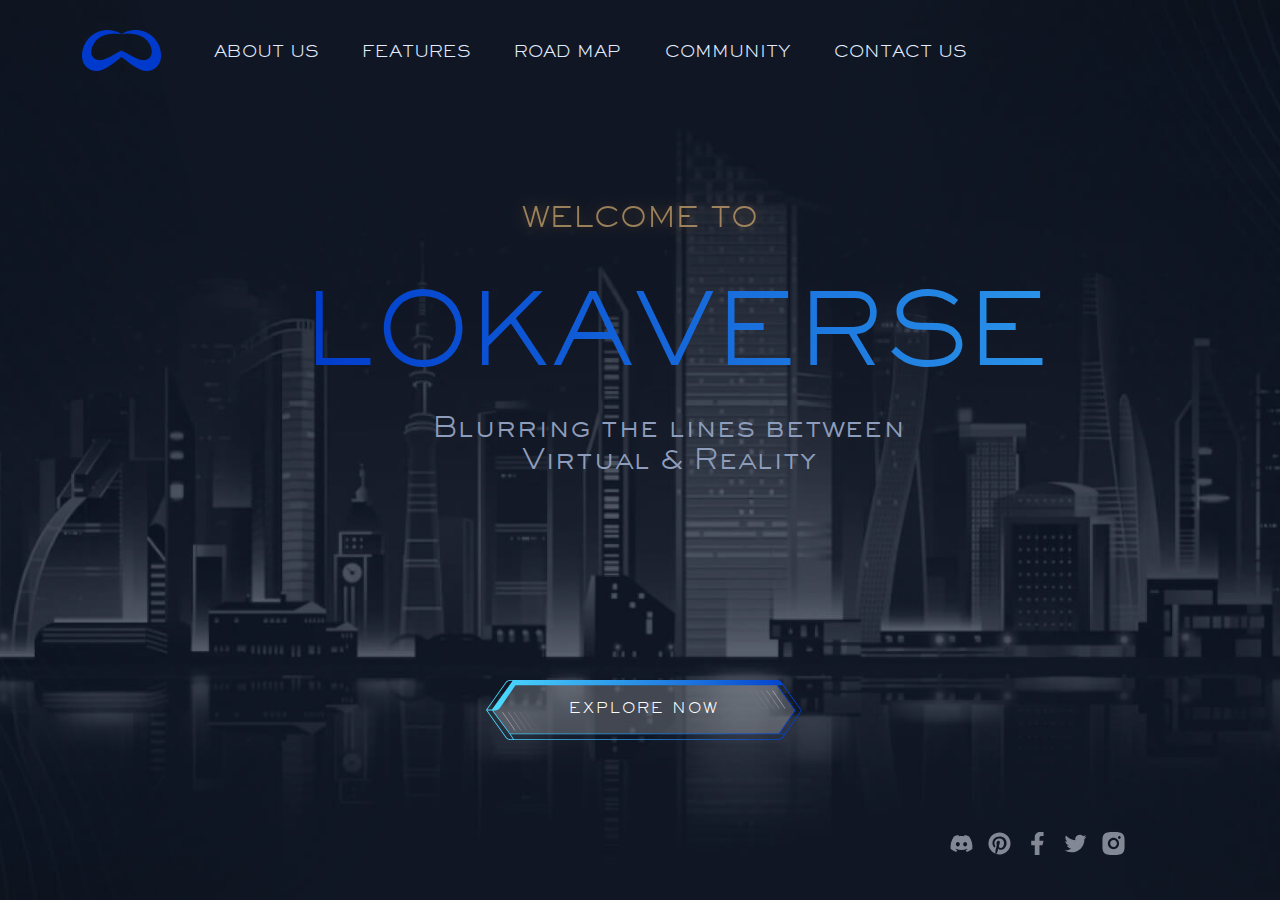
==== commit 97282f94: "fixed social icons" ====
--- a/index.html
+++ b/index.html
@@ -121,16 +121,17 @@
                                         now</span></a>
                             </div>
 
-                            <div class="HomeBu">
-
-                                <div class="BannerSocial d-none d-lg-block">
-                                    <a href="#" class="facebook-icon"><img src="img/discord.svg" alt="icon"></a>
-                                    <a href="#" class="facebook-icon"><img src="img/pinterest.svg" alt="icon"></a>
-                                    <a href="#" class="facebook-icon"><img height="23" src="img/facebook.svg"
-                                            alt="icon"></a>
-                                    <a href="#" class="facebook-icon"><img src="img/twitter.svg" alt="icon"></a>
-                                    <a href="#" class="facebook-icon"><img src="img/instagram.svg" alt="icon"></a>
-                                </div>
+
+                        </div>
+                        <div class="HomeBu">
+
+                            <div class="BannerSocial d-none d-lg-block">
+                                <a href="#" class="facebook-icon"><img src="img/discord.svg" alt="icon"></a>
+                                <a href="#" class="facebook-icon"><img src="img/pinterest.svg" alt="icon"></a>
+                                <a href="#" class="facebook-icon"><img height="23" src="img/facebook.svg"
+                                        alt="icon"></a>
+                                <a href="#" class="facebook-icon"><img src="img/twitter.svg" alt="icon"></a>
+                                <a href="#" class="facebook-icon"><img src="img/instagram.svg" alt="icon"></a>
                             </div>
                         </div>
                     </div>
--- a/css/style.css
+++ b/css/style.css
@@ -426,8 +426,8 @@
 	width: 100%;
 	margin-top: 50px;
 	position: absolute;
-	right: 0;
-	bottom: 0;
+	right: 150px;
+	bottom: -25px;
 }
 
 .ActiveUsers {
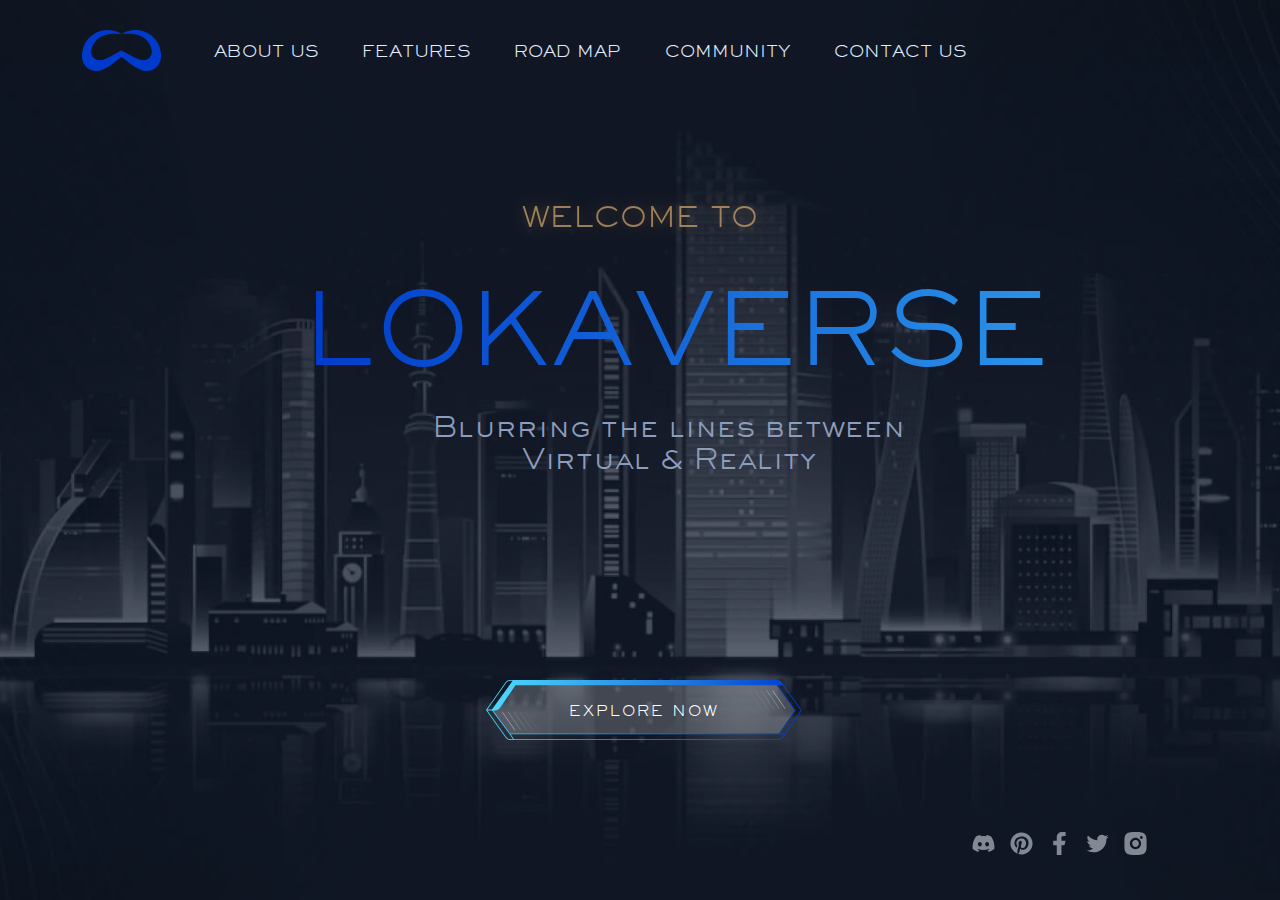
==== commit cd6901e2: "fixed default buttons" ====
--- a/index.html
+++ b/index.html
@@ -151,7 +151,7 @@
         downloadingImage.onload = function () {
             console.log("loaded hover image")
         };
-        downloadingImage.src = "../img/button-img-hover.svg";
+        downloadingImage.src = "/img/button-img-hover.svg";
     </script>
     <script>
         var player
@@ -190,22 +190,13 @@
             vimeo_play_and_stop();
 
             function vimeo_play_and_stop() {
-
-
-
                 $("#sound_on_btn2").click(function () {
-
-
-
                     $("#sound_on_btn2").hide();
                     $("#sound_off_btn2").show();
 
                 });
 
                 $("#sound_off_btn2").click(function () {
-
-
-
                     $("#sound_on_btn2").show();
                     $("#sound_off_btn2").hide();
                 });
--- a/css/style.css
+++ b/css/style.css
@@ -426,7 +426,7 @@
 	width: 100%;
 	margin-top: 50px;
 	position: absolute;
-	right: 150px;
+	right: 10%;
 	bottom: -25px;
 }
 
@@ -541,7 +541,6 @@
 	border-radius: 0px;
 	font-size: 14px;
 	margin-top: 20px;
-	padding: 17px 0;
 	background: transparent;
 	position: relative;
 	width: 320px;
@@ -588,7 +587,11 @@
 	display: inline-block;
 	transition: 0.5s;
 	position: absolute;
+	display: flex;
+	align-items: center;
 	left: 50%;
+	top: 0;
+	height: 60px;
 	/* top: 17px; */
 	transform: translate(-50%, 0);
 }
@@ -2179,7 +2182,7 @@
 	left: 0%;
 	/* width: 108%; */
 	height: 100vh;
-	opacity: 0.5;
+	opacity: 1;
 
 }
 
--- a/css/responsive.css
+++ b/css/responsive.css
@@ -1011,11 +1011,7 @@
 	}
 
 	.btn-default span {
-		display: inline-block;
-		transition: 0.5s;
-		position: initial;
-		left: 0;
-		top: 17px;
+		left: 26%;
 		transform: none;
 	}
 }
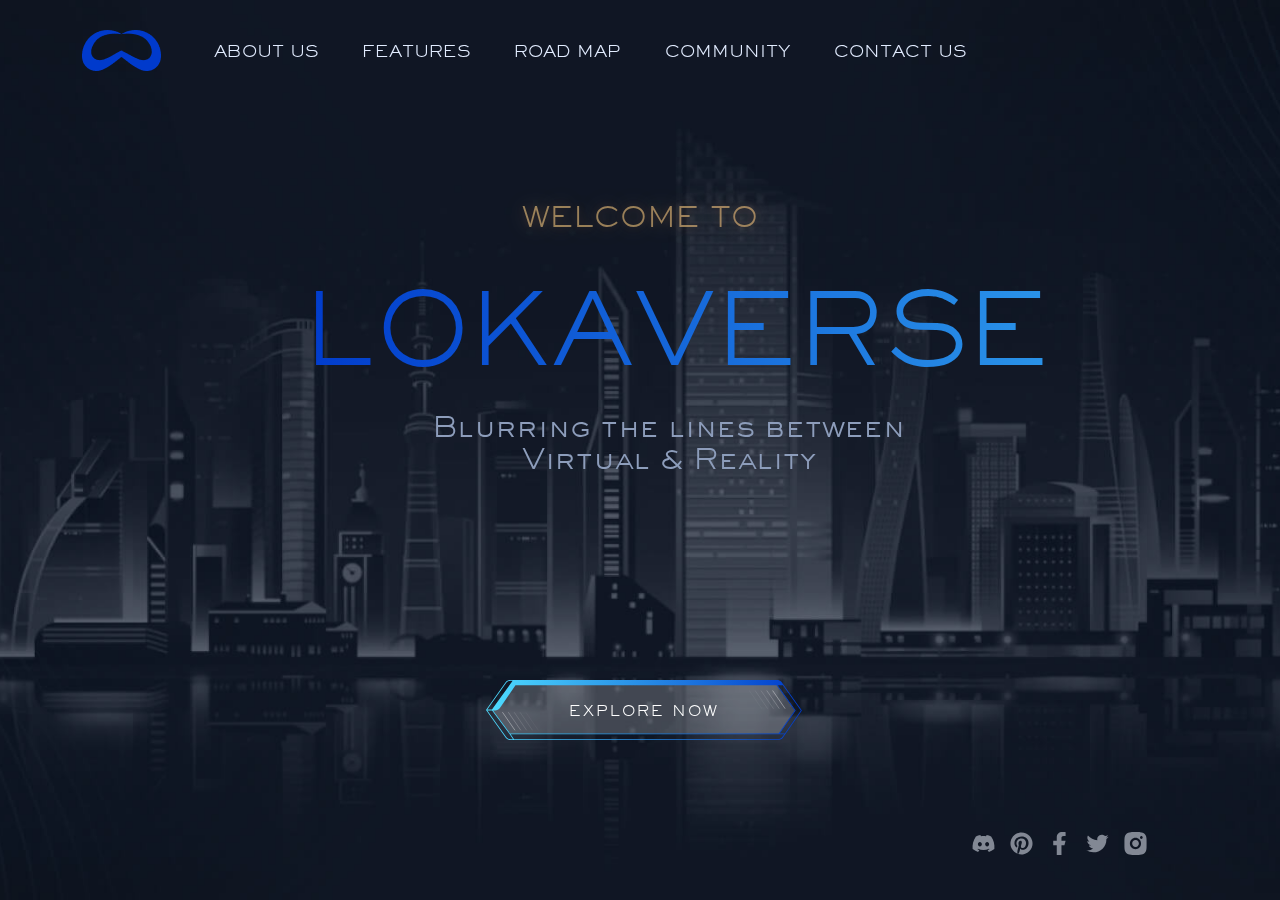
==== commit 14c2e4d2: "video" ====
--- a/index.html
+++ b/index.html
@@ -72,8 +72,9 @@
                     <source src="https://www.youtube.com/embed/uYPbbksJxIg" type="video/mp4">
                     <source src="img/videoplayback.mp4" type="video/ogg">Your browser does not support HTML5 video.
                 </video> -->
-                <iframe id="sub_vimeo_iframe04" allow="autoplay" frameborder="0" width="560" height="315"
-                    src="https://www.youtube.com/embed/uYPbbksJxIg?autoplay=1&mute=1&controls=0&loop=1&playlist=uYPbbksJxIg&enablejsapi=1"></iframe>
+                <iframe id="sub_vimeo_iframe04" allow="autoplay" frameborder="0" width="720" height="480"
+                    src="https://www.youtube.com/embed/-I_XWon5Lo4?autoplay=1&mute=1&controls=0&loop=1&playlist=-I_XWon5Lo4&enablejsapi=1&vq=hd720"></iframe>
+                <!-- <iframe width="560" height="315" src="https://www.youtube.com/embed/-I_XWon5Lo4" title="YouTube video player" frameborder="0" allow="accelerometer; autoplay; clipboard-write; encrypted-media; gyroscope; picture-in-picture; web-share" allowfullscreen></iframe> -->
 
                 <!--                                     <iframe id="sub_vimeo_iframe04" width="560" height="315" src="https://www.youtube.com/embed/kHk-Zh_4W7c?mute=1&autoplay=1;controls=0&amp;start=80" title="YouTube video player" frameborder="0" allow="accelerometer; autoplay; clipboard-write; encrypted-media; gyroscope; picture-in-picture; web-share" allowfullscreen></iframe>-->
                 <!-- <iframe id="sub_vimeo_iframe04" src="https://player.vimeo.com/video/796182984?h=d7b437822d&amp;background=1&amp;"  ></iframe> -->
--- a/css/style.css
+++ b/css/style.css
@@ -342,6 +342,7 @@
 	padding-bottom: 70px;
 	height: 100vh;
 	overflow: hidden;
+
 }
 
 .BannerHomeSection .bammer-txt {
@@ -353,6 +354,7 @@
 	left: 0;
 	top: 0;
 	height: 100%;
+
 }
 
 .BannerHomeSection .bammer-txt-active .home-banner-txt p,
@@ -1863,13 +1865,14 @@
 }
 
 .VideoBxHide {
-	display: none;
+	display: block;
 	position: absolute;
 	left: 0;
 	top: 0;
 	width: 100%;
 	height: 100%;
 	overflow: hidden;
+	z-index: -1;
 }
 
 /*------------------------------*/
@@ -2070,9 +2073,11 @@
 #sub_vimeo_iframe04 {
 	position: absolute;
 	top: 0;
-	left: -1%;
-	width: 102%;
-	height: 100%
+	aspect-ratio: 16/9;
+	width: 100%;
+	height: auto;
+	/* left: -10%; */
+	/* height: 100% */
 }
 
 .AddressBx {
@@ -2176,15 +2181,7 @@
 	overflow: hidden;
 }
 
-.BannerSection #sub_vimeo_iframe04 {
-	position: absolute;
-	/* top: -38%; */
-	left: 0%;
-	/* width: 108%; */
-	height: 100vh;
-	opacity: 1;
-
-}
+
 
 .VideoBannerTxt h1 {
 	font-size: 98px;
@@ -2271,7 +2268,7 @@
 }
 
 .VideoBxShow {
-	display: block;
+	z-index: 0;
 }
 
 
--- a/css/responsive.css
+++ b/css/responsive.css
@@ -654,6 +654,7 @@
 		text-align: left;
 	}
 
+
 	.home-banner-txt h3 {
 		font-size: 12px;
 		text-align: left;
@@ -821,7 +822,7 @@
 	.VideoBannerTxtActive .home-banner-txt p {
 		/* display: none; */
 		position: absolute;
-		top: 70%;
+		top: 60%;
 	}
 
 	.PlayButton {
@@ -989,7 +990,7 @@
 	}
 
 	.VideoBannerTxtActive .home-banner-txt .btn-default {
-		bottom: 0;
+		bottom: 20px;
 		z-index: 99999 !important;
 	}
 
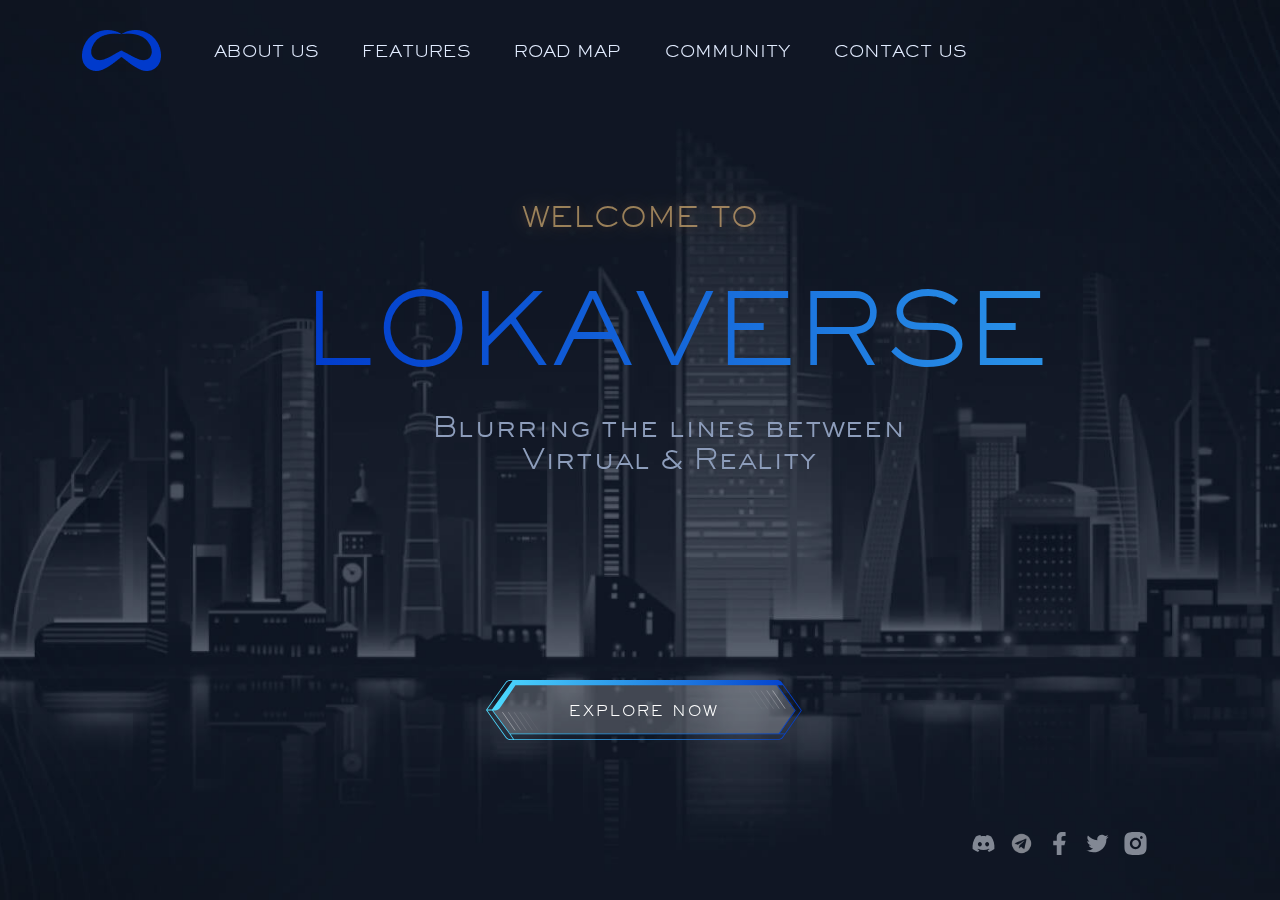
==== commit 5cb6ffde: "new pages" ====
--- a/index.html
+++ b/index.html
@@ -39,7 +39,7 @@
                             </a>
                             <div class="collapse navbar-collapse" id="navbarSupportedContent">
                                 <ul class="navbar-nav  ml-auto menu-links">
-                                    <li class="nav-item"><a class="nav-link" href="#">About us</a></li>
+                                    <li class="nav-item"><a class="nav-link" href="/about.html">About us</a></li>
                                     <li class="nav-item"><a class="nav-link" href="/home.html#features">Features</a>
                                     </li>
                                     <li class="nav-item"><a class="nav-link" href="/home.html#roadmap">Road map</a></li>
@@ -52,7 +52,8 @@
                                             </ul> -->
                                 <div class="footer_social MobileShow">
                                     <a href="#" class="facebook-icon"><img src="img/discord.svg" alt="icon"></a>
-                                    <a href="#" class="facebook-icon"><img src="img/pinterest.svg" alt="icon"></a>
+                                    <a href="#" class="facebook-icon"><img src="img/telegram.png" width="36"
+                                            alt="icon"></a>
                                     <a href="#" class="facebook-icon"><img src="img/facebook.svg" alt="icon"></a>
                                     <a href="#" class="twitter-icon"><img src="img/twitter.svg" alt="icon"></a>
                                     <a href="#" class="instagram-icon"><img src="img/instagram.svg" alt="icon"></a>
@@ -128,7 +129,7 @@
 
                             <div class="BannerSocial d-none d-lg-block">
                                 <a href="#" class="facebook-icon"><img src="img/discord.svg" alt="icon"></a>
-                                <a href="#" class="facebook-icon"><img src="img/pinterest.svg" alt="icon"></a>
+                                <a href="#" class="facebook-icon"><img src="img/telegram.png" alt="icon"></a>
                                 <a href="#" class="facebook-icon"><img height="23" src="img/facebook.svg"
                                         alt="icon"></a>
                                 <a href="#" class="facebook-icon"><img src="img/twitter.svg" alt="icon"></a>
@@ -211,6 +212,9 @@
         $(document).ready(function () {
 
             setTimeout(function () {
+                $(".BannerHomeSection").addClass("bg-black");
+            }, 3000);
+            setTimeout(function () {
                 $(".VideoBannerTxt").addClass("VideoBannerTxtActive");
             }, 3000);
             setTimeout(function () {
--- a/css/style.css
+++ b/css/style.css
@@ -345,6 +345,10 @@
 
 }
 
+.bg-black {
+	background: #000 !important;
+}
+
 .BannerHomeSection .bammer-txt {
 	width: 100%;
 	display: inline-block;
@@ -1010,6 +1014,14 @@
 	padding-top: 35px;
 }
 
+.TopHadding h3 {
+	color: #fff;
+	font-size: 26px;
+	/* text-transform: capitalize; */
+	font-family: 'sackers_gothic_light_atRg';
+	padding-top: 35px;
+}
+
 .FeaturesMain {
 	margin-top: 80px;
 	text-align: center;
@@ -1277,6 +1289,7 @@
 
 .RoadMapDetails h6 {
 	font-size: 21px;
+
 	color: #F5F5F5;
 	font-family: 'sackers_gothic_light_atRg';
 	text-transform: uppercase;
@@ -1284,7 +1297,9 @@
 }
 
 .RoadMapDetails p {
-	font-size: 16px;
+	font-size: 10px;
+	width: 190px;
+	margin: 15px auto;
 	color: #8D9DBB;
 	font-family: 'sackers_gothic_light_atRg';
 	text-transform: uppercase
@@ -1293,7 +1308,7 @@
 .RoadMapDetails a {
 	font-size: 16px;
 	text-transform: uppercase;
-	margin-top: 40px;
+	margin-top: 0px;
 	display: inline-block;
 	background: linear-gradient(90deg, #003ACC 0%, #4EDDFF 100%);
 	-webkit-background-clip: text;
@@ -1308,7 +1323,7 @@
 	font-family: 'sackers_gothic_light_atRg';
 	text-transform: uppercase;
 	text-shadow: 0px 0px 26.6791px rgba(255, 255, 255, 0.29);
-	margin-top: 20px;
+	margin-top: 40px;
 }
 
 .RoadMapSection .TopHadding p {
@@ -1850,6 +1865,26 @@
 	/* border: 5px #2a93e8 solid; */
 	border-radius: 30px;
 	outline: 0;
+}
+
+.modal-video {
+	width: 100%;
+	aspect-ratio: 16/9;
+	position: relative;
+}
+
+.modal-video .embed {
+	width: 100%;
+}
+
+.modal-video .overlay {
+	position: absolute;
+	top: 0;
+	left: 0;
+	width: 100%;
+	height: 100%;
+	z-index: 1000;
+
 }
 
 .NewModel .btn-close {
@@ -1901,6 +1936,13 @@
 	color: #fff;
 	font-family: 'sackers_gothic_light_atRg';
 	font-size: 33px;
+	padding-top: 13px;
+}
+
+.ContactBxTop p {
+	color: #fff;
+	font-family: 'sackers_gothic_light_atRg';
+	font-size: 18px;
 	padding-top: 13px;
 }
 
@@ -2310,4 +2352,19 @@
 	height: 50px;
 	line-height: 33px;
 	text-align: center
+}
+
+.About {
+	padding: 30px auto;
+	margin-top: 100px;
+	color: white;
+}
+
+.About p {
+
+	font-size: 20px;
+}
+
+.About .txt {
+	font-size: 16px;
 }